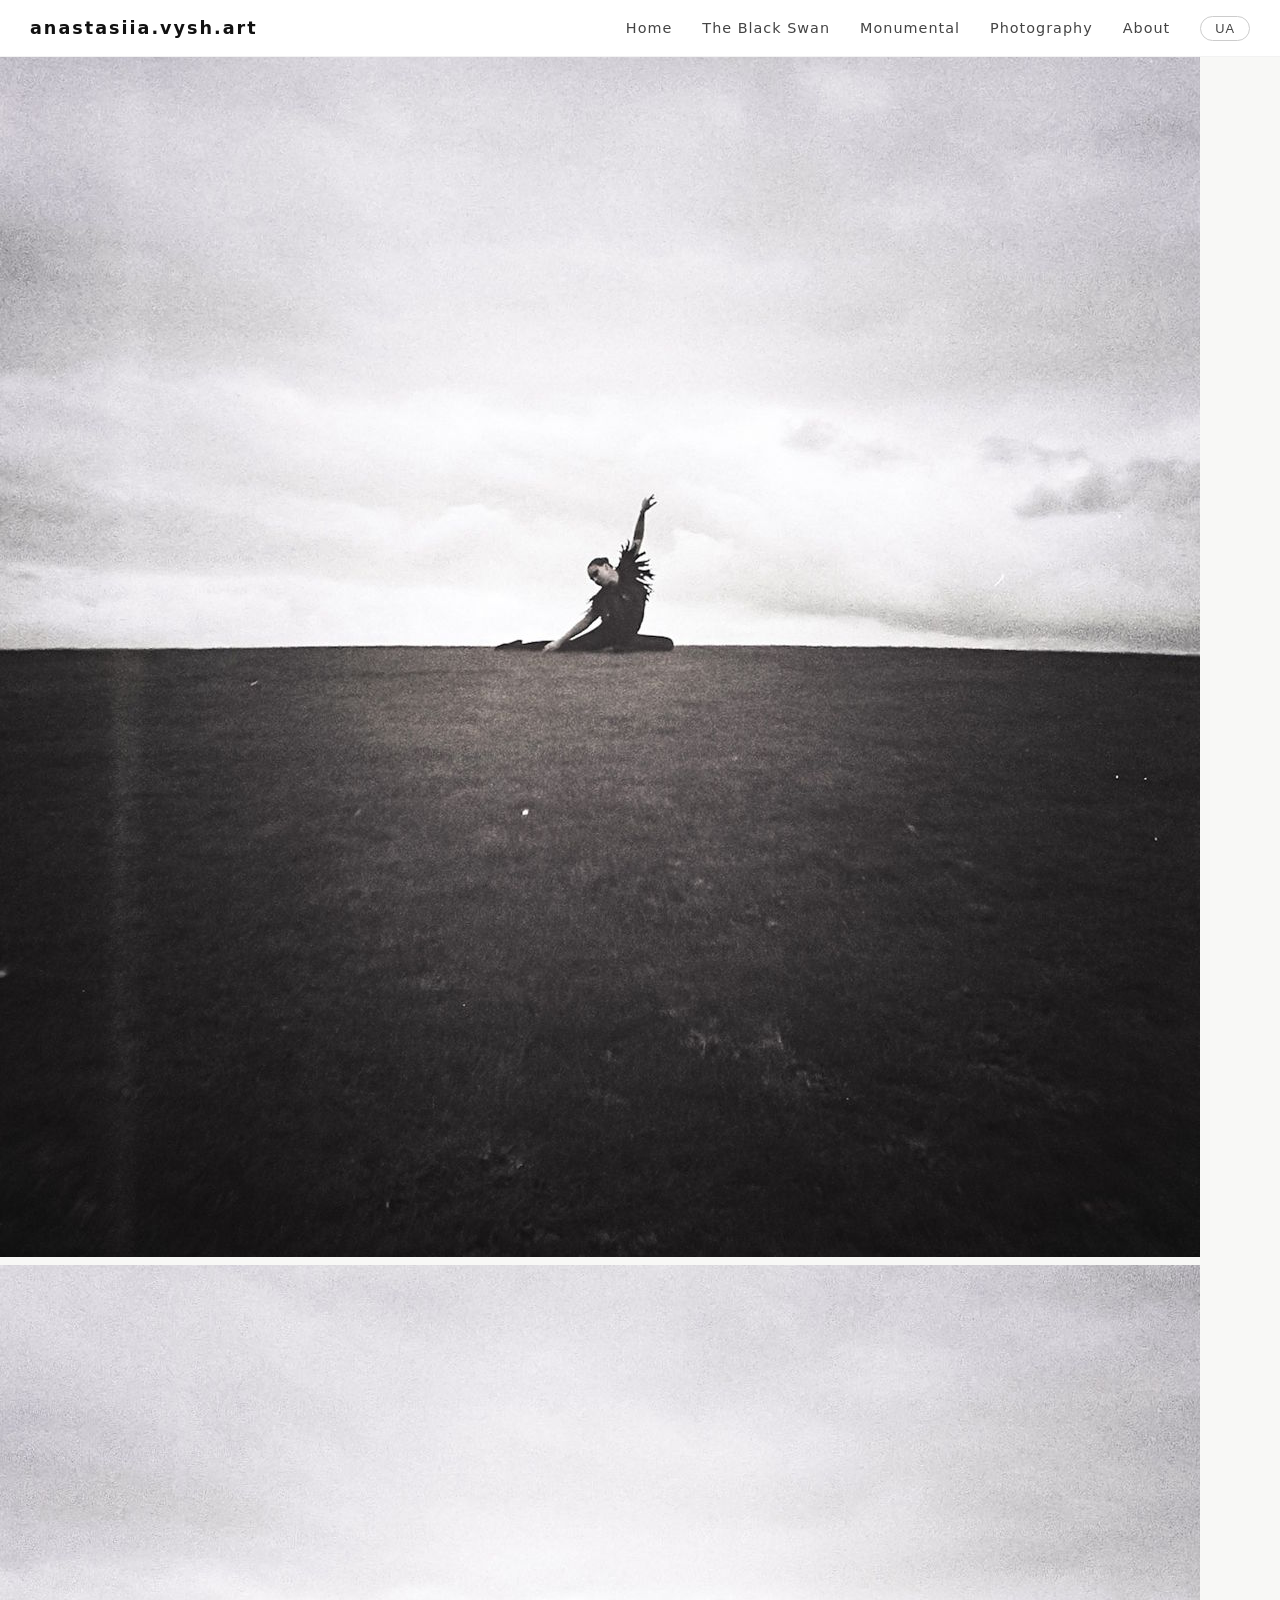
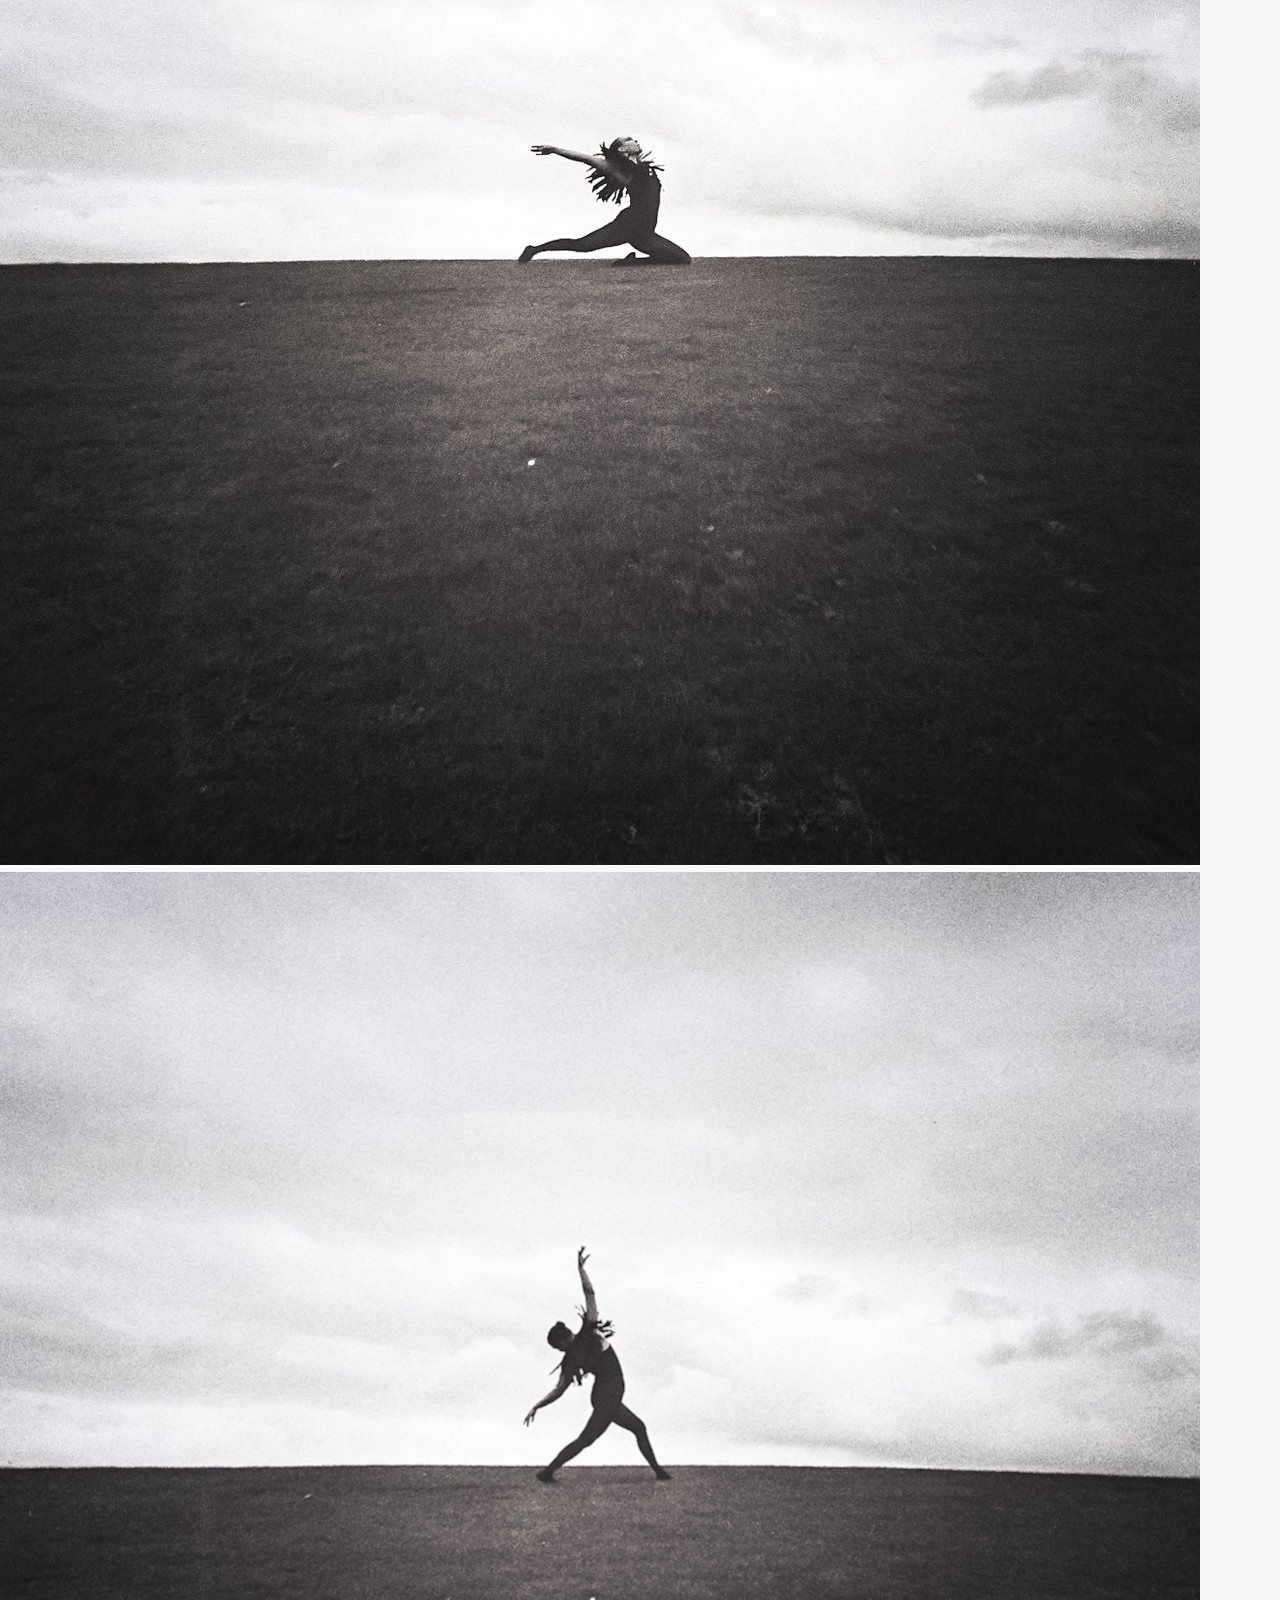
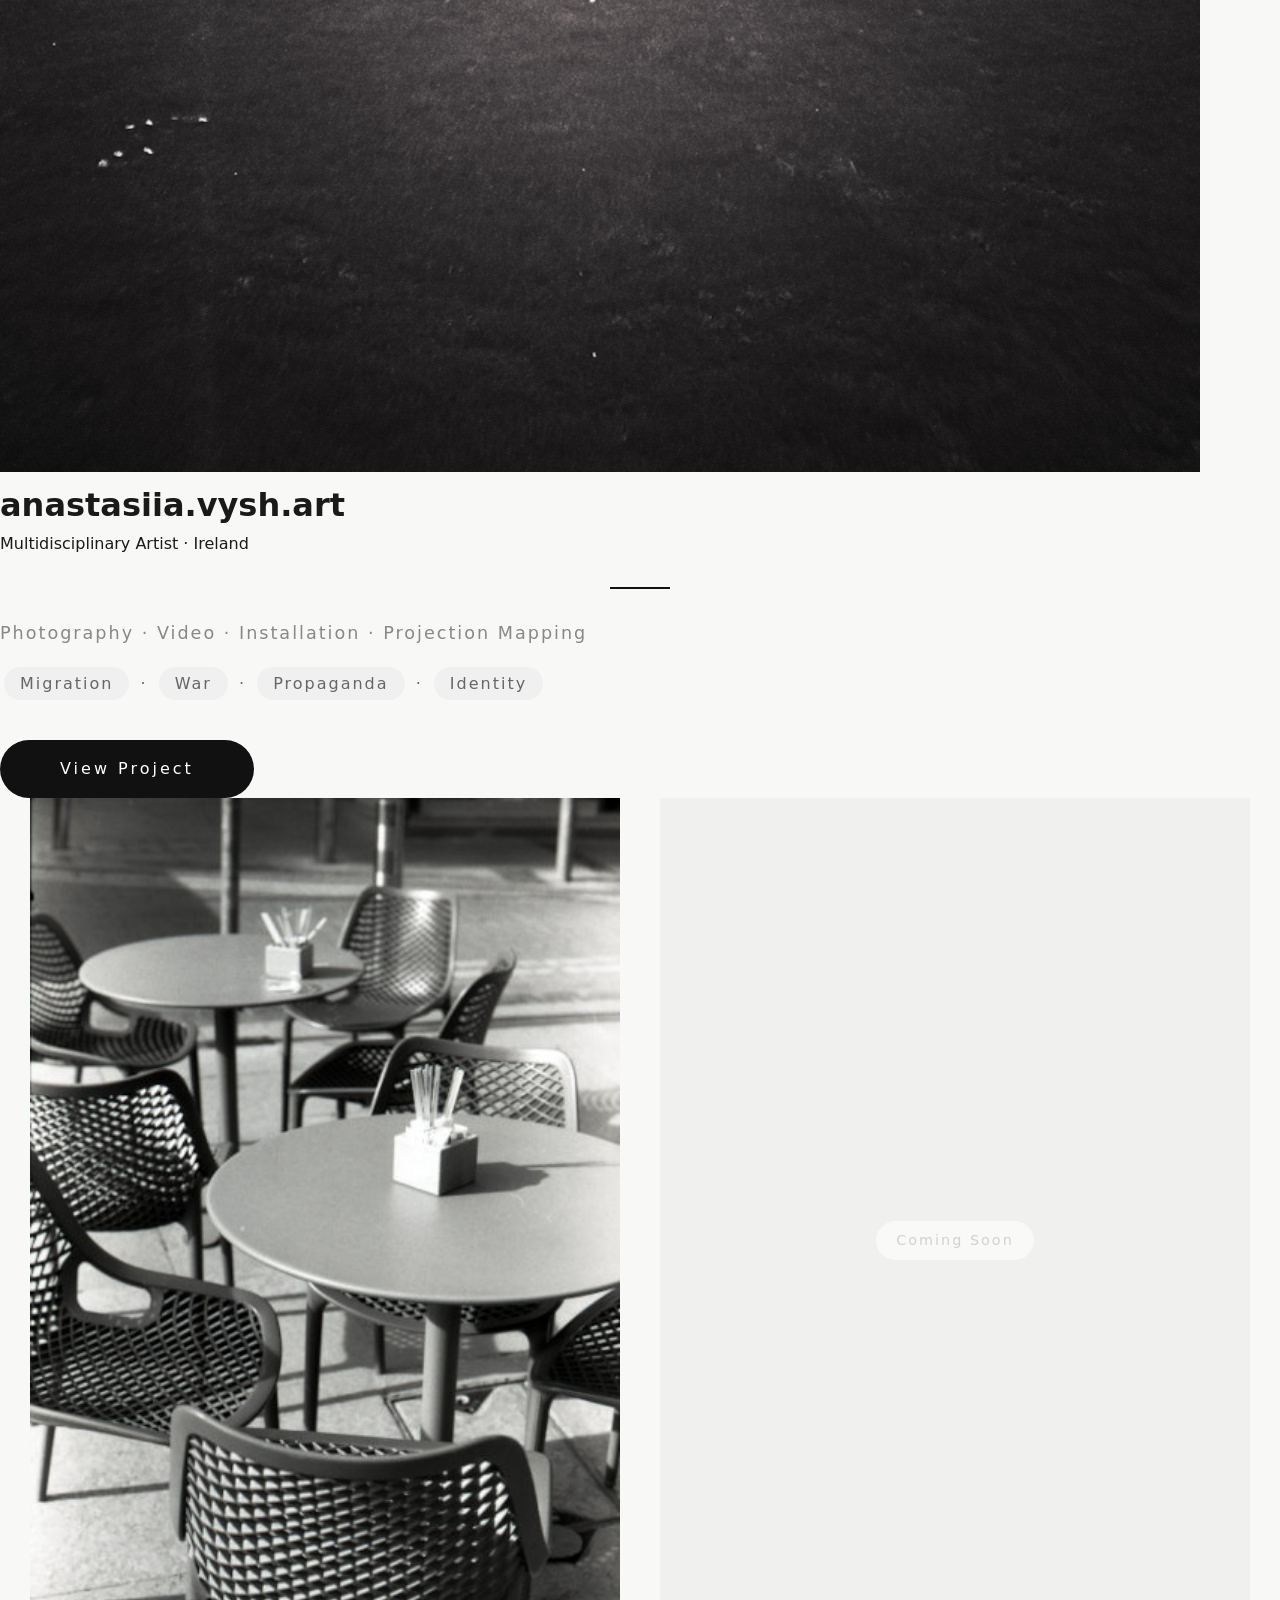
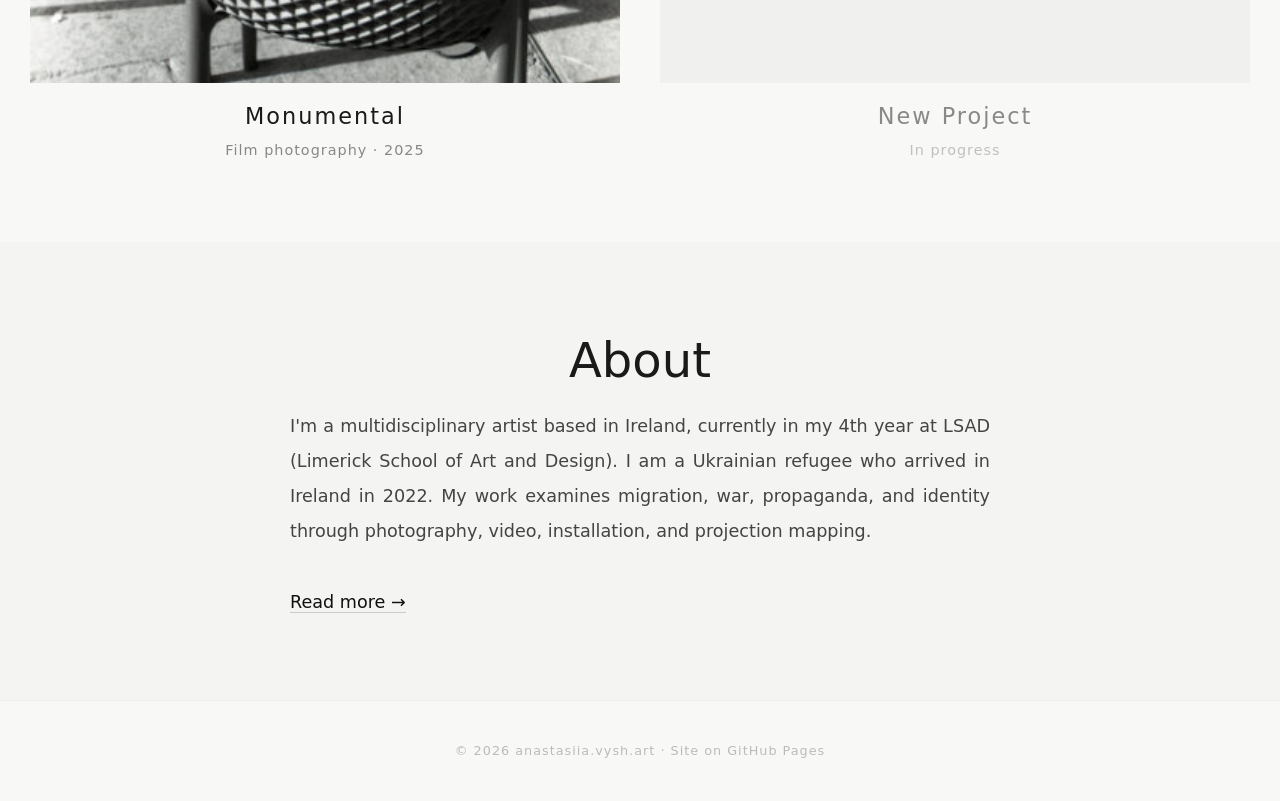
==== index.html @ 19f7b399 "Update index.html" ====
<!DOCTYPE html>
<html lang="uk">
<head>
    <meta charset="UTF-8">
    <meta name="viewport" content="width=device-width, initial-scale=1.0">
    <title>anastasiia.vysh.art</title>
    <meta name="description" content="Портфоліо мультидисциплінарної художниці. Чорний лебідь, плівкова фотографія, відео, інсталяції.">
    <link rel="icon" href="favicon.ico?v=2" sizes="any">
    <link rel="icon" href="favicon.svg?v=2" type="image/svg+xml">
    <link rel="apple-touch-icon" href="apple-touch-icon.png?v=2">
    <link rel="icon" type="image/png" sizes="32x32" href="favicon-32x32.png?v=2">
    <link rel="icon" type="image/png" sizes="16x16" href="favicon-16x16.png?v=2">
    <link rel="stylesheet" href="style.css">
</head>
<body>

    <!-- ====== НАВІГАЦІЯ ====== -->
    <nav class="navbar">
        <div class="nav-container">
            <a href="index.html" class="logo">anastasiia.vysh.art</a>
            <ul class="nav-menu">
                <li><a href="index.html" data-lang="en">Home</a><a href="index.html" data-lang="uk" style="display:none;">Головна</a></li>
                <li><a href="black-swan.html" data-lang="en">The Black Swan</a><a href="black-swan.html" data-lang="uk" style="display:none;">Чорний лебідь</a></li>
                <li><a href="monumental.html" data-lang="en">Monumental</a><a href="monumental.html" data-lang="uk" style="display:none;">Монументальне</a></li>
                <li><a href="photography.html" data-lang="en">Photography</a><a href="photography.html" data-lang="uk" style="display:none;">Фотографія</a></li>
                <li><a href="about.html" data-lang="en">About</a><a href="about.html" data-lang="uk" style="display:none;">Про мене</a></li>
                <li><button id="lang-switch" class="lang-btn">UA</button></li>
            </ul>
        </div>
    </nav>

    <!-- ====== ГЕРОЙ З ТРИПТИХОМ ====== -->
    <header class="hero-triptych">
        <img src="images/BS_film1.jpg" alt="The Black Swan, frame 1">
        <img src="images/BS_film2.jpg" alt="The Black Swan, frame 2">
        <img src="images/BS_film3.jpg" alt="The Black Swan, frame 3">
        <div class="hero-overlay">
            <h1>anastasiia.vysh.art</h1>
            <p class="subtitle" data-lang="en">Multidisciplinary Artist · Ireland</p>
            <p class="subtitle" data-lang="uk" style="display:none;">Мультидисциплінарна художниця · Ірландія</p>
            <div class="hero-line"></div>
            <p class="hero-desc" data-lang="en">Photography · Video · Installation · Projection Mapping</p>
            <p class="hero-desc" data-lang="uk" style="display:none;">Фотографія · Відео · Інсталяції · Проєкційний мапінг</p>
            <p class="hero-themes">
                <span data-lang="en">Migration</span><span data-lang="uk" style="display:none;">Міграція</span> · 
                <span data-lang="en">War</span><span data-lang="uk" style="display:none;">Війна</span> · 
                <span data-lang="en">Propaganda</span><span data-lang="uk" style="display:none;">Пропаганда</span> · 
                <span data-lang="en">Identity</span><span data-lang="uk" style="display:none;">Ідентичність</span>
            </p>
            <a href="black-swan.html" class="btn" data-lang="en">View Project</a>
            <a href="black-swan.html" class="btn" data-lang="uk" style="display:none;">Дивитись проєкт</a>
        </div>
    </header>

    <!-- ====== ВИТРИНА ПРОЄКТІВ ====== -->
    <section class="projects-grid">
        <div class="project-card">
            <a href="monumental.html">
                <div class="project-thumb">
                    <img src="images/mfilm_01.jpg" alt="Monumental">
                </div>
                <h3>Monumental</h3>
                <p data-lang="en">Film photography · 2025</p>
                <p data-lang="uk" style="display:none;">Плівкова фотографія · 2025</p>
            </a>
        </div>

        <div class="project-card coming-soon">
            <div class="project-thumb placeholder">
                <span>Coming Soon</span>
            </div>
            <h3 data-lang="en">New Project</h3>
            <h3 data-lang="uk" style="display:none;">Новий проєкт</h3>
            <p data-lang="en">In progress</p>
            <p data-lang="uk" style="display:none;">В роботі</p>
        </div>
    </section>

    <!-- ====== ABOUT ====== -->
    <section class="section alt-bg">
        <h2 data-lang="en">About</h2>
        <h2 data-lang="uk" style="display:none;">Про мене</h2>
        <div class="about-wrapper">
            <p data-lang="en">
                I'm a multidisciplinary artist based in Ireland, currently in my 4th year 
                at LSAD (Limerick School of Art and Design). I am a Ukrainian refugee who 
                arrived in Ireland in 2022. My work examines migration, war, propaganda, 
                and identity through photography, video, installation, and projection mapping.
                <br><br>
                <a href="about.html">Read more →</a>
            </p>
            <p data-lang="uk" style="display:none;">
                Я мультидисциплінарна художниця з Ірландії, наразі на 4 курсі 
                LSAD (Limerick School of Art and Design). Я українська біженка, 
                яка прибула до Ірландії в 2022 році. Мої роботи досліджують 
                міграцію, війну, пропаганду та ідентичність через фотографію, 
                відео, інсталяції та проєкційний мапінг.
                <br><br>
                <a href="about.html">Читати далі →</a>
            </p>
        </div>
    </section>

    <!-- ====== ПІДВАЛ ====== -->
    <footer>
        <p data-lang="en">© 2026 anastasiia.vysh.art · Site on GitHub Pages</p>
        <p data-lang="uk" style="display:none;">© 2026 anastasiia.vysh.art · Сайт на GitHub Pages</p>
    </footer>

    <script>
        document.addEventListener('DOMContentLoaded', function() {
            const langBtn = document.getElementById('lang-switch');
            let currentLang = 'en';

            langBtn.addEventListener('click', function() {
                if (currentLang === 'en') {
                    currentLang = 'uk';
                    langBtn.textContent = 'EN';
                } else {
                    currentLang = 'en';
                    langBtn.textContent = 'UA';
                }

                document.querySelectorAll('[data-lang]').forEach(el => {
                    if (el.getAttribute('data-lang') === currentLang) {
                        el.style.display = '';
                    } else {
                        el.style.display = 'none';
                    }
                });

                document.querySelectorAll('.nav-menu a[data-lang]').forEach(el => {
                    if (el.getAttribute('data-lang') === currentLang) {
                        el.style.display = '';
                    } else {
                        el.style.display = 'none';
                    }
                });
            });
        });
    </script>

</body>
</html>
---- style.css ----
/* ----- ОБЩІ НАСТРОЙКИ ----- */
* {
    margin: 0;
    padding: 0;
    box-sizing: border-box;
    scroll-behavior: smooth;
}

body {
    font-family: 'Segoe UI', Roboto, system-ui, -apple-system, sans-serif;
    background-color: #f8f8f6;
    color: #1a1a1a;
    line-height: 1.6;
}

/* ----- НАВІГАЦІЯ ----- */
.navbar {
    background: rgba(255, 255, 255, 0.92);
    backdrop-filter: blur(8px);
    padding: 14px 30px;
    position: sticky;
    top: 0;
    z-index: 100;
    border-bottom: 1px solid rgba(0, 0, 0, 0.05);
}

.nav-container {
    max-width: 1600px;
    margin: 0 auto;
    display: flex;
    justify-content: space-between;
    align-items: center;
}

.logo {
    font-size: 1.1rem;
    font-weight: 600;
    letter-spacing: 2px;
    text-decoration: none;
    color: #111;
}

.nav-menu {
    list-style: none;
    display: flex;
    gap: 30px;
    align-items: center;
}

.nav-menu a {
    text-decoration: none;
    color: #444;
    font-size: 0.9rem;
    letter-spacing: 1px;
    transition: color 0.2s;
    padding-bottom: 4px;
    border-bottom: 2px solid transparent;
}

.nav-menu a:hover {
    color: #000;
    border-bottom-color: #000;
}

.lang-btn {
    background: none;
    border: 1px solid #ccc;
    border-radius: 20px;
    padding: 4px 14px;
    font-size: 0.8rem;
    cursor: pointer;
    transition: 0.2s;
    color: #444;
    letter-spacing: 1px;
}

.lang-btn:hover {
    background: #111;
    color: #fff;
    border-color: #111;
}

/* ====================================================== */
/* ====== ГЕРОЙ ====== */
/* ====================================================== */

.hero {
    background: #ffffff;
    padding: 140px 20px 100px;
    text-align: center;
    border-bottom: 1px solid #f0f0f0;
}

.hero-content {
    max-width: 1200px;
    margin: 0 auto;
}

.hero h1 {
    font-size: 5rem;
    font-weight: 300;
    letter-spacing: 10px;
    margin-bottom: 15px;
}

.hero .subtitle {
    font-size: 1.3rem;
    color: #666;
    letter-spacing: 4px;
    font-weight: 300;
}

.hero-line {
    width: 60px;
    height: 2px;
    background: #111;
    margin: 30px auto;
}

.hero-desc {
    font-size: 1.1rem;
    color: #888;
    letter-spacing: 2px;
}

.hero-themes {
    margin-top: 20px;
    font-size: 1rem;
    color: #666;
    letter-spacing: 2px;
}

.hero-themes span {
    background: #f0f0f0;
    padding: 4px 16px;
    border-radius: 30px;
    margin: 0 4px;
    display: inline-block;
}

.btn {
    display: inline-block;
    margin-top: 40px;
    background: #111;
    color: #fff;
    padding: 16px 60px;
    text-decoration: none;
    letter-spacing: 3px;
    border-radius: 40px;
    transition: background 0.3s, transform 0.2s;
}

.btn:hover {
    background: #333;
    transform: scale(1.03);
}

/* ====================================================== */
/* ====== ТРИПТИХ НА ГОЛОВНІЙ ====== */
/* ====================================================== */

.featured-project {
    max-width: 1400px;
    margin: 40px auto 60px;
    padding: 0 20px;
}

.featured-grid {
    display: grid;
    grid-template-columns: 1fr 1fr 1fr;
    gap: 20px;
}

.featured-item {
    display: block;
    overflow: hidden;
    border-radius: 8px;
    transition: transform 0.3s ease, box-shadow 0.3s ease;
}

.featured-item:hover {
    transform: scale(1.02);
    box-shadow: 0 12px 40px rgba(0, 0, 0, 0.1);
}

.featured-item img {
    width: 100%;
    aspect-ratio: 1 / 1;
    object-fit: cover;
    display: block;
}

/* ====================================================== */
/* ====== ВИТРИНА ПРОЄКТІВ ====== */
/* ====================================================== */

.projects-grid {
    display: grid;
    grid-template-columns: repeat(auto-fit, minmax(320px, 1fr));
    gap: 40px;
    max-width: 1400px;
    margin: 0 auto;
    padding: 0 30px 80px;
}

.project-card {
    text-align: center;
    transition: transform 0.3s ease;
}

.project-card:hover {
    transform: translateY(-6px);
}

.project-card a {
    text-decoration: none;
    color: inherit;
}

.project-thumb {
    aspect-ratio: 2 / 3;
    overflow: hidden;
    background: #f0f0f0;
    margin-bottom: 16px;
}

.project-thumb img {
    width: 100%;
    height: 100%;
    object-fit: cover;
    display: block;
    transition: opacity 0.3s ease;
}

.project-card:hover .project-thumb img {
    opacity: 0.92;
}

.project-card h3 {
    font-size: 1.4rem;
    font-weight: 400;
    letter-spacing: 2px;
    margin-bottom: 4px;
}

.project-card p {
    font-size: 0.9rem;
    color: #888;
    letter-spacing: 1px;
}

.project-card.coming-soon {
    opacity: 0.5;
    pointer-events: none;
    cursor: default;
}

.project-card.coming-soon .project-thumb.placeholder {
    background: #e8e8e6;
    display: flex;
    align-items: center;
    justify-content: center;
    font-size: 0.9rem;
    color: #aaa;
    letter-spacing: 2px;
}

.project-card.coming-soon .project-thumb.placeholder span {
    background: rgba(255, 255, 255, 0.8);
    padding: 8px 20px;
    border-radius: 30px;
}

/* ====================================================== */
/* ====== СТОРІНКА MONUMENTAL (СІТКА) ====== */
/* ====================================================== */

.monumental-grid {
    display: flex;
    flex-wrap: wrap;
    gap: 20px;
    max-width: 1400px;
    margin: 0 auto;
    padding: 0 20px;
}

.monumental-item {
    overflow: hidden;
    background: #f8f8f6;
    margin-bottom: 0; /* забираємо нижній відступ, бо працює gap */
}

/* Перші два фото — вертикальні (займають по 50% ширини) */
.monumental-item.vertical {
    flex: 1 1 calc(50% - 20px);
    aspect-ratio: 2 / 3;
}

/* Інші фото — горизонтальні (по 33.333% ширини) */
.monumental-item.horizontal {
    flex: 1 1 calc(33.333% - 20px);
    aspect-ratio: 3 / 2;
}

.monumental-item img {
    width: 100%;
    height: 100%;
    object-fit: cover;
    display: block;
    cursor: pointer;
    transition: transform 0.3s ease;
}

.monumental-item img:hover {
    transform: scale(1.02);
}

/* ====================================================== */
/* ====== ЗАГАЛЬНА ГАЛЕРЕЯ (PHOTOGRAPHY) ====== */
/* ====================================================== */

.film-photography-grid {
    display: grid;
    grid-template-columns: repeat(auto-fit, minmax(280px, 1fr));
    gap: 20px;
    max-width: 1400px;
    margin: 0 auto;
    padding: 0 20px;
}

.film-photo-item {
    aspect-ratio: 2 / 3;
    overflow: hidden;
    background: #f8f8f6;
}

.film-photo-item img {
    width: 100%;
    height: 100%;
    object-fit: contain;
    object-position: center;
    display: block;
    cursor: pointer;
    transition: transform 0.3s ease;
}

.film-photo-item img:hover {
    transform: scale(1.02);
}

/* ====== ТЕГИ (ХЕШТЕГИ) ====== */
.photo-meta {
    font-size: 0.75rem;
    color: #999;
    letter-spacing: 0.5px;
    text-align: center;
    margin-top: 6px;
    padding: 0 4px;
    font-weight: 300;
}

/* ====================================================== */
/* ====== СТОРІНКИ ПРОЄКТІВ (ЧОРНИЙ ЛЕБІДЬ, MONUMENTAL) ====== */
/* ====================================================== */

.project-section {
    padding: 0;
    max-width: 100%;
}

.project-intro {
    max-width: 900px;
    margin: 0 auto 60px;
    padding: 0 30px;
    padding-top: 70px;
    text-align: center;
}

.project-intro h2 {
    font-size: 3.5rem;
    font-weight: 300;
    letter-spacing: 6px;
    margin-bottom: 20px;
}

.intro-text {
    font-size: 1.2rem;
    color: #444;
    line-height: 1.9;
    text-align: justify;
    text-justify: inter-word;
    hyphens: auto;
}

.film-block h3,
.film-extra h3,
.digital-block h3 {
    font-size: 1.8rem;
    font-weight: 400;
    letter-spacing: 3px;
    text-align: center;
    margin-bottom: 20px;
    padding: 0 20px;
}

/* --- ТРИПТИХ (Чорний лебідь) --- */
.film-block {
    margin-bottom: 60px;
}

.triptych {
    display: grid;
    grid-template-columns: 1fr 1fr 1fr;
    gap: 20px;
    max-width: 1400px;
    margin: 0 auto;
    padding: 0 20px;
}

.triptych-item {
    aspect-ratio: 1 / 1;
    overflow: hidden;
    background: #f8f8f6;
}

.triptych-item img {
    width: 100%;
    height: 100%;
    object-fit: contain;
    object-position: center;
    display: block;
    cursor: pointer;
    transition: transform 0.3s ease;
}

.triptych-item img:hover {
    transform: scale(1.02);
}

/* --- ДОДАТКОВІ ПЛІВКОВІ (Чорний лебідь) --- */
.film-extra {
    margin-bottom: 60px;
}

.film-extra-grid {
    display: grid;
    grid-template-columns: 1fr 1fr;
    gap: 20px;
    max-width: 1200px;
    margin: 0 auto;
    padding: 0 20px;
}

.film-extra-item {
    aspect-ratio: 2 / 3;
    overflow: hidden;
    background: #f8f8f6;
}

.film-extra-item img {
    width: 100%;
    height: 100%;
    object-fit: contain;
    object-position: center;
    display: block;
    cursor: pointer;
    transition: transform 0.3s ease;
}

.film-extra-item img:hover {
    transform: scale(1.02);
}

/* --- ЦИФРОВА СЕРІЯ (Чорний лебідь) --- */
.digital-block {
    margin-bottom: 60px;
}

.digital-flex-container {
    display: flex;
    flex-wrap: wrap;
    justify-content: center;
    gap: 20px;
    max-width: 1200px;
    margin: 0 auto;
    padding: 0 20px;
}

.digital-item {
    flex: 0 0 calc(33.333% - 20px);
    max-width: calc(33.333% - 20px);
    aspect-ratio: 2 / 3;
    overflow: hidden;
    background: #f8f8f6;
}

.digital-item img {
    width: 100%;
    height: 100%;
    object-fit: cover;
    object-position: center;
    display: block;
    cursor: pointer;
    transition: transform 0.3s ease;
}

.digital-item img:hover {
    transform: scale(1.02);
}

/* --- ARTIST STATEMENT --- */
.statement {
    max-width: 900px;
    margin: 60px auto 0;
    padding: 50px 40px;
    background: #fafafa;
    border-left: 4px solid #111;
}

.statement h4 {
    font-size: 1rem;
    letter-spacing: 4px;
    text-transform: uppercase;
    color: #888;
    margin-bottom: 15px;
}

.statement p {
    font-size: 1.05rem;
    line-height: 2;
    color: #333;
    text-align: justify;
    text-justify: inter-word;
    hyphens: auto;
}

/* ====== КРЕДИТ ====== */
.credit {
    text-align: center;
    font-size: 0.9rem;
    color: #888;
    letter-spacing: 1px;
    margin-top: 40px;
    padding: 0 20px;
}

/* ====================================================== */
/* ====== ABOUT (на головній) ====== */
/* ====================================================== */

.section {
    max-width: 1600px;
    margin: 0 auto;
    padding: 80px 30px;
}

.alt-bg {
    background: #f4f4f2;
    border-radius: 0;
    margin: 0;
    padding: 80px 30px;
}

.section h2 {
    font-size: 3rem;
    font-weight: 300;
    text-align: center;
    margin-bottom: 10px;
}

.about-wrapper {
    max-width: 700px;
    margin: 0 auto;
    text-align: justify;
    text-justify: inter-word;
    hyphens: auto;
    font-size: 1.1rem;
    line-height: 2;
    color: #444;
}

.about-wrapper a {
    color: #111;
    text-decoration: none;
    border-bottom: 1px solid #ccc;
}

.about-wrapper a:hover {
    border-bottom-color: #000;
}

/* ====================================================== */
/* ====== МОДАЛЬНЕ ВІКНО (ЗБІЛЬШЕННЯ ФОТО) ====== */
/* ====================================================== */

.modal {
    display: none;
    position: fixed;
    z-index: 1000;
    left: 0;
    top: 0;
    width: 100%;
    height: 100%;
    background: rgba(0, 0, 0, 0.85);
    align-items: center;
    justify-content: center;
    padding: 30px;
    box-sizing: border-box;
}

.modal-content {
    max-width: 90%;
    max-height: 90%;
    object-fit: contain;
    border-radius: 8px;
    box-shadow: 0 20px 60px rgba(0, 0, 0, 0.8);
}

.modal-close {
    position: absolute;
    top: 30px;
    right: 50px;
    color: #fff;
    font-size: 3rem;
    font-weight: 300;
    cursor: pointer;
    transition: 0.2s;
    line-height: 1;
}

.modal-close:hover {
    color: #ccc;
    transform: scale(1.2);
}

/* ====================================================== */
/* ====== ПІДВАЛ ====== */
/* ====================================================== */

footer {
    text-align: center;
    padding: 40px 20px;
    color: #bbb;
    font-size: 0.8rem;
    letter-spacing: 1px;
    border-top: 1px solid #eee;
}

/* ====================================================== */
/* ====== АДАПТАЦІЯ ====== */
/* ====================================================== */

@media (max-width: 768px) {
    .nav-container {
        flex-direction: column;
        gap: 10px;
    }
    .nav-menu {
        gap: 16px;
        flex-wrap: wrap;
        justify-content: center;
    }
    .hero h1 {
        font-size: 3.2rem;
        letter-spacing: 6px;
    }
    .hero {
        padding: 100px 20px 60px;
    }
    .featured-grid {
        grid-template-columns: 1fr;
        gap: 16px;
    }
    .featured-item img {
        aspect-ratio: 16 / 9;
    }
    .projects-grid {
        grid-template-columns: repeat(2, 1fr);
        gap: 24px;
        padding: 40px 16px 60px;
    }
    .project-card h3 {
        font-size: 1.1rem;
    }
    .section h2 {
        font-size: 2.2rem;
    }
    .about-wrapper {
        text-align: left;
    }
    .triptych {
        grid-template-columns: 1fr;
        gap: 16px;
        padding: 0 10px;
    }
    .film-extra-grid {
        grid-template-columns: 1fr;
        padding: 0 10px;
    }
    .digital-item {
        flex: 0 0 calc(50% - 10px);
        max-width: calc(50% - 10px);
    }
    .statement {
        padding: 30px 20px;
    }
    .project-intro h2 {
        font-size: 2.5rem;
    }
    .intro-text {
        font-size: 1.05rem;
    }
    .film-photography-grid {
        grid-template-columns: repeat(2, 1fr);
        gap: 12px;
        padding: 0 10px;
    }
    /* Monumental сітка на планшеті */
    .monumental-item.vertical {
        flex: 1 1 calc(50% - 10px);
        aspect-ratio: 2 / 3;
    }
    .monumental-item.horizontal {
        flex: 1 1 calc(50% - 10px);
        aspect-ratio: 3 / 2;
    }
    .monumental-grid {
        gap: 12px;
        padding: 0 10px;
    }
    .modal-close {
        top: 20px;
        right: 30px;
        font-size: 2.5rem;
    }
}

@media (max-width: 480px) {
    .projects-grid {
        grid-template-columns: 1fr 1fr;
        gap: 16px;
        padding: 30px 12px 50px;
    }
    .project-thumb {
        aspect-ratio: 1 / 1;
    }
    .project-card h3 {
        font-size: 1rem;
    }
    .project-card p {
        font-size: 0.75rem;
    }
    .film-photography-grid {
        grid-template-columns: 1fr 1fr;
        gap: 10px;
    }
    .monumental-item.vertical {
        flex: 1 1 100%;
        aspect-ratio: 2 / 3;
    }
    .monumental-item.horizontal {
        flex: 1 1 100%;
        aspect-ratio: 3 / 2;
    }
}

@media (min-width: 1400px) {
    .triptych {
        max-width: 1400px;
    }
    .film-extra-grid {
        max-width: 1000px;
    }
    .digital-flex-container {
        max-width: 1200px;
    }
    .film-photography-grid {
        max-width: 1400px;
    }
    .monumental-grid {
        max-width: 1400px;
    }
}
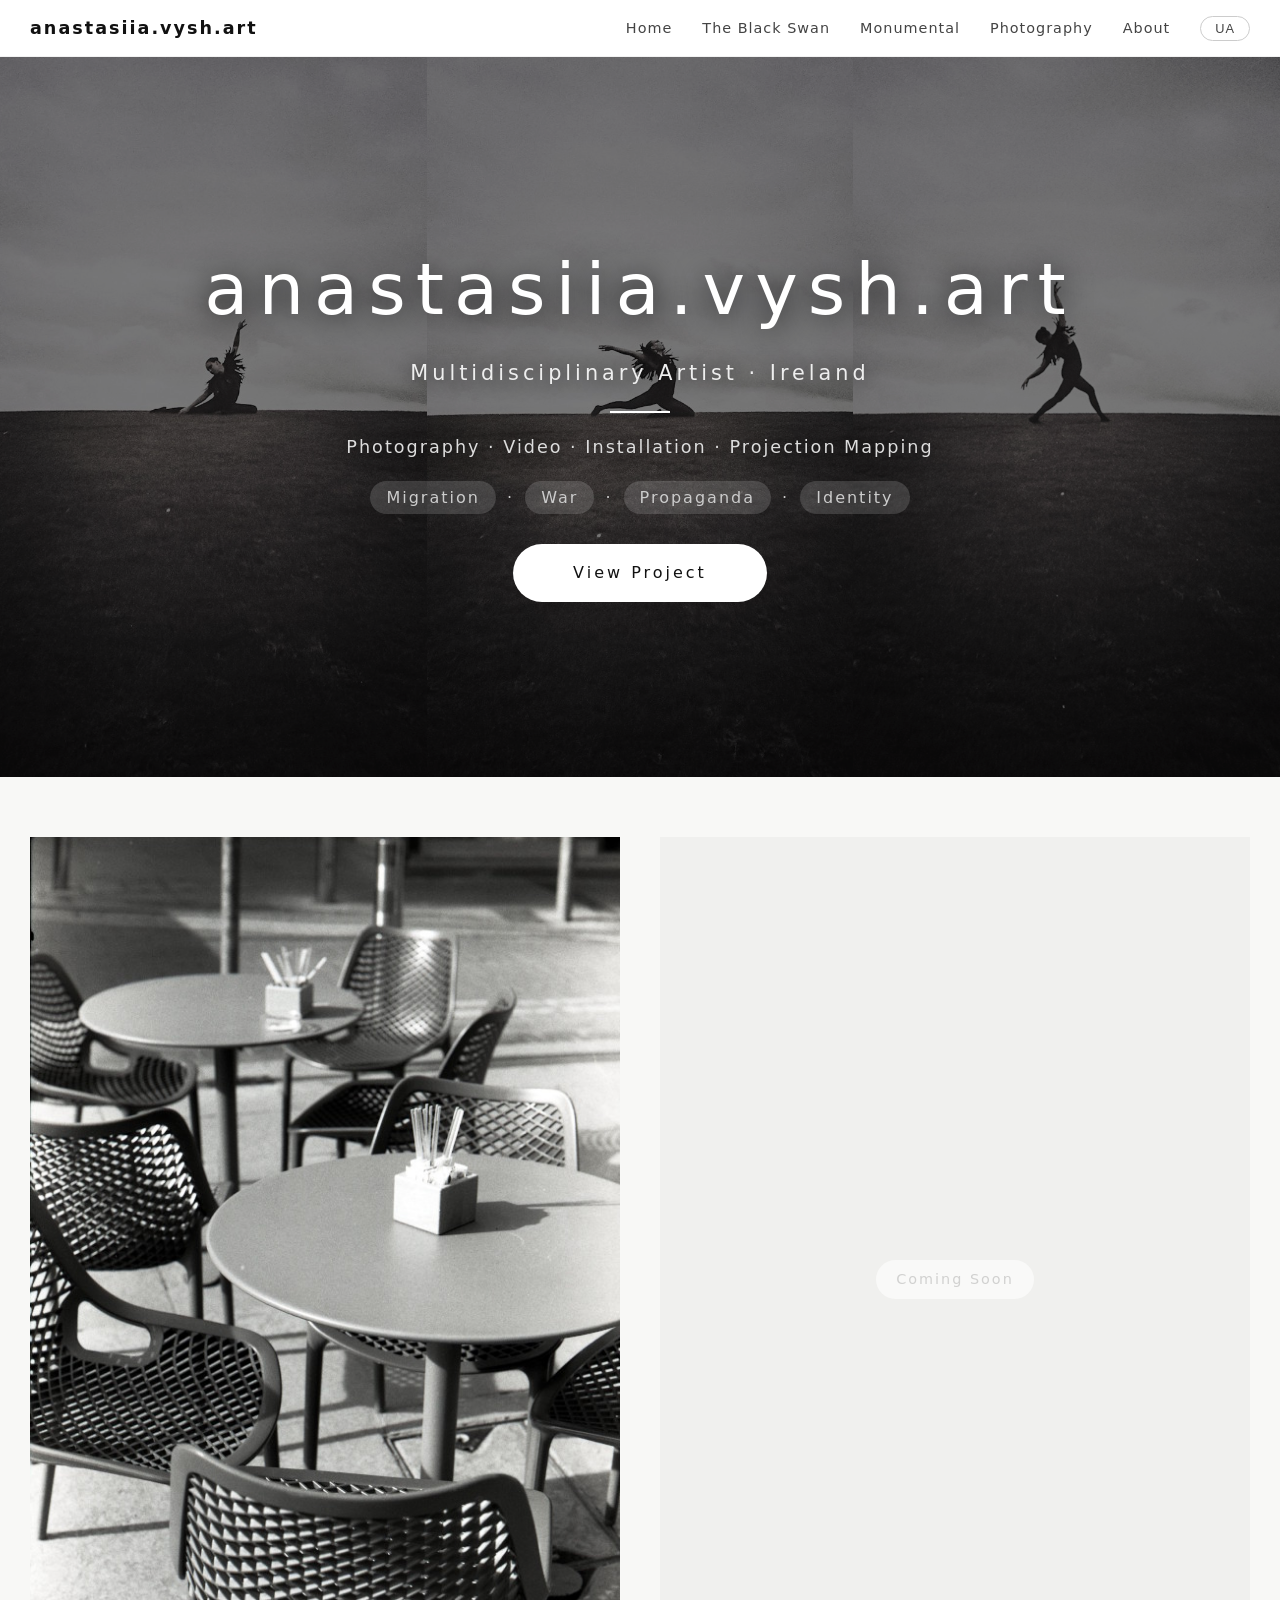
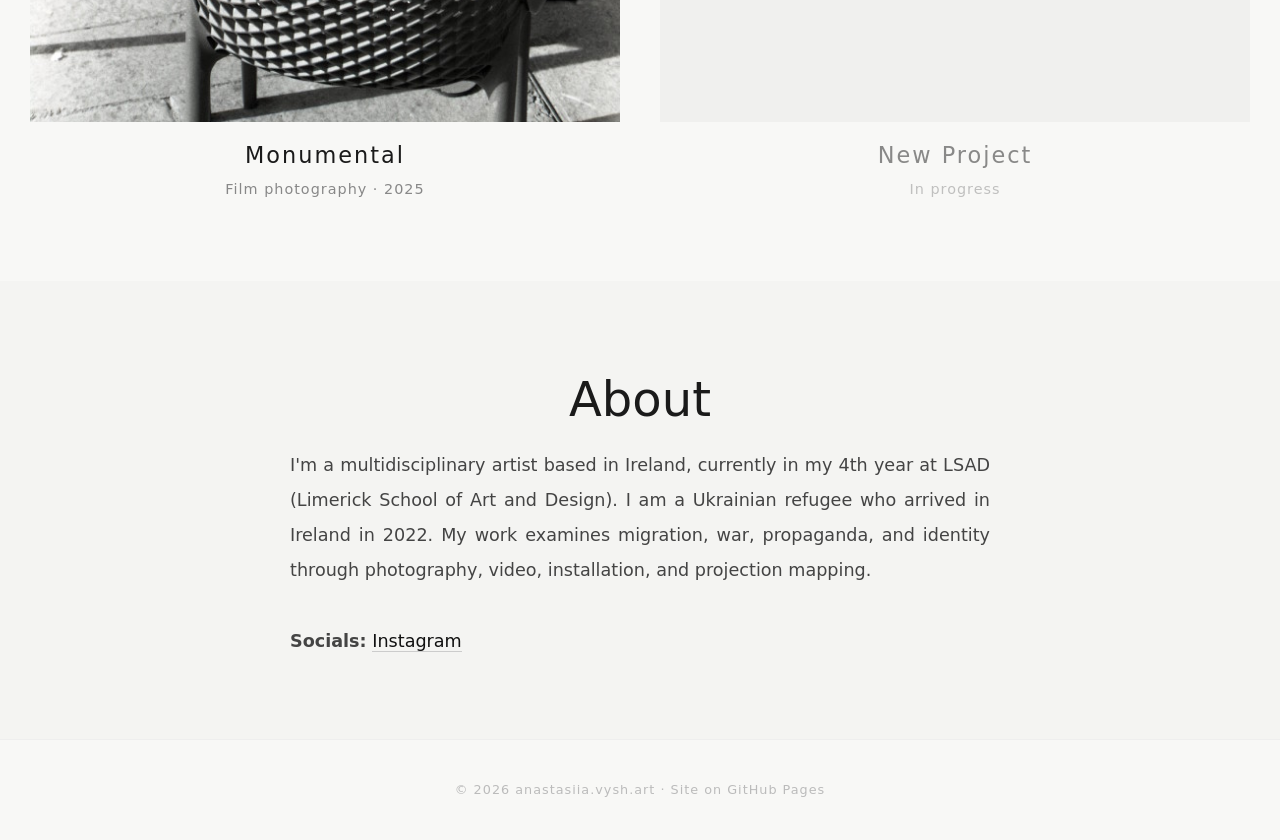
==== commit 1df85ae5: "Update index.html" ====
--- a/index.html
+++ b/index.html
@@ -14,7 +14,6 @@
 </head>
 <body>
 
-    <!-- ====== НАВІГАЦІЯ ====== -->
     <nav class="navbar">
         <div class="nav-container">
             <a href="index.html" class="logo">anastasiia.vysh.art</a>
@@ -29,7 +28,6 @@
         </div>
     </nav>
 
-    <!-- ====== ГЕРОЙ З ТРИПТИХОМ ====== -->
     <header class="hero-triptych">
         <img src="images/BS_film1.jpg" alt="The Black Swan, frame 1">
         <img src="images/BS_film2.jpg" alt="The Black Swan, frame 2">
@@ -52,7 +50,6 @@
         </div>
     </header>
 
-    <!-- ====== ВИТРИНА ПРОЄКТІВ ====== -->
     <section class="projects-grid">
         <div class="project-card">
             <a href="monumental.html">
@@ -64,7 +61,6 @@
                 <p data-lang="uk" style="display:none;">Плівкова фотографія · 2025</p>
             </a>
         </div>
-
         <div class="project-card coming-soon">
             <div class="project-thumb placeholder">
                 <span>Coming Soon</span>
@@ -76,7 +72,6 @@
         </div>
     </section>
 
-    <!-- ====== ABOUT ====== -->
     <section class="section alt-bg">
         <h2 data-lang="en">About</h2>
         <h2 data-lang="uk" style="display:none;">Про мене</h2>
@@ -87,7 +82,8 @@
                 arrived in Ireland in 2022. My work examines migration, war, propaganda, 
                 and identity through photography, video, installation, and projection mapping.
                 <br><br>
-                <a href="about.html">Read more →</a>
+                <strong>Socials:</strong> 
+                <a href="https://instagram.com/anastasiia.vysh.art" target="_blank">Instagram</a>
             </p>
             <p data-lang="uk" style="display:none;">
                 Я мультидисциплінарна художниця з Ірландії, наразі на 4 курсі 
@@ -96,12 +92,12 @@
                 міграцію, війну, пропаганду та ідентичність через фотографію, 
                 відео, інсталяції та проєкційний мапінг.
                 <br><br>
-                <a href="about.html">Читати далі →</a>
+                <strong>Соцмережі:</strong> 
+                <a href="https://instagram.com/anastasiia.vysh.art" target="_blank">Instagram</a>
             </p>
         </div>
     </section>
 
-    <!-- ====== ПІДВАЛ ====== -->
     <footer>
         <p data-lang="en">© 2026 anastasiia.vysh.art · Site on GitHub Pages</p>
         <p data-lang="uk" style="display:none;">© 2026 anastasiia.vysh.art · Сайт на GitHub Pages</p>
@@ -110,32 +106,33 @@
     <script>
         document.addEventListener('DOMContentLoaded', function() {
             const langBtn = document.getElementById('lang-switch');
-            let currentLang = 'en';
+            let currentLang = localStorage.getItem('lang') || 'en';
 
-            langBtn.addEventListener('click', function() {
-                if (currentLang === 'en') {
-                    currentLang = 'uk';
-                    langBtn.textContent = 'EN';
-                } else {
-                    currentLang = 'en';
-                    langBtn.textContent = 'UA';
-                }
-
+            function applyLanguage(lang) {
                 document.querySelectorAll('[data-lang]').forEach(el => {
-                    if (el.getAttribute('data-lang') === currentLang) {
+                    if (el.getAttribute('data-lang') === lang) {
                         el.style.display = '';
                     } else {
                         el.style.display = 'none';
                     }
                 });
-
                 document.querySelectorAll('.nav-menu a[data-lang]').forEach(el => {
-                    if (el.getAttribute('data-lang') === currentLang) {
+                    if (el.getAttribute('data-lang') === lang) {
                         el.style.display = '';
                     } else {
                         el.style.display = 'none';
                     }
                 });
+                langBtn.textContent = lang === 'en' ? 'UA' : 'EN';
+            }
+
+            applyLanguage(currentLang);
+
+            langBtn.addEventListener('click', function() {
+                const nextLang = currentLang === 'en' ? 'uk' : 'en';
+                currentLang = nextLang;
+                localStorage.setItem('lang', nextLang);
+                applyLanguage(nextLang);
             });
         });
     </script>
--- a/style.css
+++ b/style.css
@@ -81,117 +81,117 @@
 }
 
 /* ====================================================== */
-/* ====== ГЕРОЙ ====== */
-/* ====================================================== */
-
-.hero {
-    background: #ffffff;
-    padding: 140px 20px 100px;
+/* ====== ГЕРОЙ З ТРИПТИХОМ (ГОЛОВНА) ====== */
+/* ====================================================== */
+
+.hero-triptych {
+    display: grid;
+    grid-template-columns: 1fr 1fr 1fr;
+    position: relative;
+    background: #000;
+    min-height: 80vh;
+    overflow: hidden;
+}
+
+.hero-triptych img {
+    width: 100%;
+    height: 80vh;
+    object-fit: cover;
+    opacity: 0.85;
+    transition: transform 0.6s ease;
+}
+
+.hero-triptych img:hover {
+    transform: scale(1.02);
+}
+
+.hero-overlay {
+    position: absolute;
+    top: 0;
+    left: 0;
+    width: 100%;
+    height: 100%;
+    display: flex;
+    flex-direction: column;
+    align-items: center;
+    justify-content: center;
     text-align: center;
-    border-bottom: 1px solid #f0f0f0;
-}
-
-.hero-content {
-    max-width: 1200px;
-    margin: 0 auto;
-}
-
-.hero h1 {
-    font-size: 5rem;
+    background: rgba(0, 0, 0, 0.45);
+    color: #fff;
+    padding: 20px;
+    pointer-events: none;
+}
+
+.hero-overlay h1 {
+    font-size: 4.5rem;
     font-weight: 300;
     letter-spacing: 10px;
-    margin-bottom: 15px;
-}
-
-.hero .subtitle {
+    margin-bottom: 10px;
+    color: #fff;
+    text-shadow: 0 2px 30px rgba(0, 0, 0, 0.9);
+}
+
+.hero-overlay .subtitle {
     font-size: 1.3rem;
-    color: #666;
+    color: #eee;
     letter-spacing: 4px;
     font-weight: 300;
-}
-
-.hero-line {
+    text-shadow: 0 2px 20px rgba(0, 0, 0, 0.9);
+}
+
+.hero-overlay .hero-line {
     width: 60px;
     height: 2px;
-    background: #111;
-    margin: 30px auto;
-}
-
-.hero-desc {
+    background: #fff;
+    margin: 20px auto;
+}
+
+.hero-overlay .hero-desc {
     font-size: 1.1rem;
-    color: #888;
+    color: #ddd;
     letter-spacing: 2px;
-}
-
-.hero-themes {
+    text-shadow: 0 2px 20px rgba(0, 0, 0, 0.9);
+}
+
+.hero-overlay .hero-themes {
     margin-top: 20px;
     font-size: 1rem;
-    color: #666;
+    color: #ccc;
     letter-spacing: 2px;
 }
 
-.hero-themes span {
-    background: #f0f0f0;
+.hero-overlay .hero-themes span {
+    background: rgba(255, 255, 255, 0.15);
     padding: 4px 16px;
     border-radius: 30px;
     margin: 0 4px;
     display: inline-block;
 }
 
-.btn {
+.hero-overlay .btn {
     display: inline-block;
-    margin-top: 40px;
-    background: #111;
-    color: #fff;
+    margin-top: 30px;
+    background: #fff;
+    color: #111;
     padding: 16px 60px;
     text-decoration: none;
     letter-spacing: 3px;
     border-radius: 40px;
     transition: background 0.3s, transform 0.2s;
-}
-
-.btn:hover {
-    background: #333;
+    pointer-events: auto;
+    border: none;
+    font-family: inherit;
+    font-size: inherit;
+    cursor: pointer;
+}
+
+.hero-overlay .btn:hover {
+    background: #ddd;
     transform: scale(1.03);
 }
 
 /* ====================================================== */
-/* ====== ТРИПТИХ НА ГОЛОВНІЙ ====== */
-/* ====================================================== */
-
-.featured-project {
-    max-width: 1400px;
-    margin: 40px auto 60px;
-    padding: 0 20px;
-}
-
-.featured-grid {
-    display: grid;
-    grid-template-columns: 1fr 1fr 1fr;
-    gap: 20px;
-}
-
-.featured-item {
-    display: block;
-    overflow: hidden;
-    border-radius: 8px;
-    transition: transform 0.3s ease, box-shadow 0.3s ease;
-}
-
-.featured-item:hover {
-    transform: scale(1.02);
-    box-shadow: 0 12px 40px rgba(0, 0, 0, 0.1);
-}
-
-.featured-item img {
-    width: 100%;
-    aspect-ratio: 1 / 1;
-    object-fit: cover;
-    display: block;
-}
-
-/* ====================================================== */
-/* ====== ВИТРИНА ПРОЄКТІВ ====== */
+/* ====== ВИТРИНА ПРОЄКТІВ (ГОЛОВНА) ====== */
 /* ====================================================== */
 
 .projects-grid {
@@ -200,7 +200,7 @@
     gap: 40px;
     max-width: 1400px;
     margin: 0 auto;
-    padding: 0 30px 80px;
+    padding: 60px 30px 80px;
 }
 
 .project-card {
@@ -272,95 +272,52 @@
 }
 
 /* ====================================================== */
-/* ====== СТОРІНКА MONUMENTAL (СІТКА) ====== */
-/* ====================================================== */
-
-.monumental-grid {
-    display: flex;
-    flex-wrap: wrap;
-    gap: 20px;
-    max-width: 1400px;
-    margin: 0 auto;
-    padding: 0 20px;
-}
-
-.monumental-item {
-    overflow: hidden;
-    background: #f8f8f6;
-    margin-bottom: 0; /* забираємо нижній відступ, бо працює gap */
-}
-
-/* Перші два фото — вертикальні (займають по 50% ширини) */
-.monumental-item.vertical {
-    flex: 1 1 calc(50% - 20px);
-    aspect-ratio: 2 / 3;
-}
-
-/* Інші фото — горизонтальні (по 33.333% ширини) */
-.monumental-item.horizontal {
-    flex: 1 1 calc(33.333% - 20px);
-    aspect-ratio: 3 / 2;
-}
-
-.monumental-item img {
-    width: 100%;
-    height: 100%;
-    object-fit: cover;
-    display: block;
-    cursor: pointer;
-    transition: transform 0.3s ease;
-}
-
-.monumental-item img:hover {
-    transform: scale(1.02);
-}
-
-/* ====================================================== */
-/* ====== ЗАГАЛЬНА ГАЛЕРЕЯ (PHOTOGRAPHY) ====== */
-/* ====================================================== */
-
-.film-photography-grid {
-    display: grid;
-    grid-template-columns: repeat(auto-fit, minmax(280px, 1fr));
-    gap: 20px;
-    max-width: 1400px;
-    margin: 0 auto;
-    padding: 0 20px;
-}
-
-.film-photo-item {
-    aspect-ratio: 2 / 3;
-    overflow: hidden;
-    background: #f8f8f6;
-}
-
-.film-photo-item img {
-    width: 100%;
-    height: 100%;
-    object-fit: contain;
-    object-position: center;
-    display: block;
-    cursor: pointer;
-    transition: transform 0.3s ease;
-}
-
-.film-photo-item img:hover {
-    transform: scale(1.02);
-}
-
-/* ====== ТЕГИ (ХЕШТЕГИ) ====== */
-.photo-meta {
-    font-size: 0.75rem;
-    color: #999;
-    letter-spacing: 0.5px;
+/* ====== ABOUT (на головній) ====== */
+/* ====================================================== */
+
+.section {
+    max-width: 1600px;
+    margin: 0 auto;
+    padding: 80px 30px;
+}
+
+.alt-bg {
+    background: #f4f4f2;
+    border-radius: 0;
+    margin: 0;
+    padding: 80px 30px;
+}
+
+.section h2 {
+    font-size: 3rem;
+    font-weight: 300;
     text-align: center;
-    margin-top: 6px;
-    padding: 0 4px;
-    font-weight: 300;
-}
-
-/* ====================================================== */
-/* ====== СТОРІНКИ ПРОЄКТІВ (ЧОРНИЙ ЛЕБІДЬ, MONUMENTAL) ====== */
+    margin-bottom: 10px;
+}
+
+.about-wrapper {
+    max-width: 700px;
+    margin: 0 auto;
+    text-align: justify;
+    text-justify: inter-word;
+    hyphens: auto;
+    font-size: 1.1rem;
+    line-height: 2;
+    color: #444;
+}
+
+.about-wrapper a {
+    color: #111;
+    text-decoration: none;
+    border-bottom: 1px solid #ccc;
+}
+
+.about-wrapper a:hover {
+    border-bottom-color: #000;
+}
+
+/* ====================================================== */
+/* ====== ПРОЄКТ "ЧОРНИЙ ЛЕБІДЬ" ====== */
 /* ====================================================== */
 
 .project-section {
@@ -403,7 +360,7 @@
     padding: 0 20px;
 }
 
-/* --- ТРИПТИХ (Чорний лебідь) --- */
+/* --- Триптих (сторінка) --- */
 .film-block {
     margin-bottom: 60px;
 }
@@ -437,7 +394,7 @@
     transform: scale(1.02);
 }
 
-/* --- ДОДАТКОВІ ПЛІВКОВІ (Чорний лебідь) --- */
+/* --- Додаткові плівкові --- */
 .film-extra {
     margin-bottom: 60px;
 }
@@ -471,7 +428,7 @@
     transform: scale(1.02);
 }
 
-/* --- ЦИФРОВА СЕРІЯ (Чорний лебідь) --- */
+/* --- Цифрова серія --- */
 .digital-block {
     margin-bottom: 60px;
 }
@@ -508,7 +465,7 @@
     transform: scale(1.02);
 }
 
-/* --- ARTIST STATEMENT --- */
+/* --- Artist Statement --- */
 .statement {
     max-width: 900px;
     margin: 60px auto 0;
@@ -534,7 +491,6 @@
     hyphens: auto;
 }
 
-/* ====== КРЕДИТ ====== */
 .credit {
     text-align: center;
     font-size: 0.9rem;
@@ -545,48 +501,88 @@
 }
 
 /* ====================================================== */
-/* ====== ABOUT (на головній) ====== */
-/* ====================================================== */
-
-.section {
-    max-width: 1600px;
-    margin: 0 auto;
-    padding: 80px 30px;
-}
-
-.alt-bg {
-    background: #f4f4f2;
-    border-radius: 0;
-    margin: 0;
-    padding: 80px 30px;
-}
-
-.section h2 {
-    font-size: 3rem;
+/* ====== MONUMENTAL (СІТКА) ====== */
+/* ====================================================== */
+
+.monumental-grid {
+    display: flex;
+    flex-wrap: wrap;
+    gap: 20px;
+    max-width: 1400px;
+    margin: 0 auto;
+    padding: 0 20px;
+}
+
+.monumental-item {
+    overflow: hidden;
+    background: #f8f8f6;
+}
+
+.monumental-item.vertical {
+    flex: 1 1 calc(50% - 20px);
+    aspect-ratio: 2 / 3;
+}
+
+.monumental-item.horizontal {
+    flex: 1 1 calc(33.333% - 20px);
+    aspect-ratio: 3 / 2;
+}
+
+.monumental-item img {
+    width: 100%;
+    height: 100%;
+    object-fit: cover;
+    display: block;
+    cursor: pointer;
+    transition: transform 0.3s ease;
+}
+
+.monumental-item img:hover {
+    transform: scale(1.02);
+}
+
+/* ====================================================== */
+/* ====== ЗАГАЛЬНА ГАЛЕРЕЯ (PHOTOGRAPHY) ====== */
+/* ====================================================== */
+
+.film-photography-grid {
+    display: grid;
+    grid-template-columns: repeat(auto-fit, minmax(280px, 1fr));
+    gap: 20px;
+    max-width: 1400px;
+    margin: 0 auto;
+    padding: 0 20px;
+}
+
+.film-photo-item {
+    aspect-ratio: 2 / 3;
+    overflow: hidden;
+    background: #f8f8f6;
+}
+
+.film-photo-item img {
+    width: 100%;
+    height: 100%;
+    object-fit: contain;
+    object-position: center;
+    display: block;
+    cursor: pointer;
+    transition: transform 0.3s ease;
+}
+
+.film-photo-item img:hover {
+    transform: scale(1.02);
+}
+
+/* ----- ТЕГИ (ХЕШТЕГИ) ----- */
+.photo-meta {
+    font-size: 0.75rem;
+    color: #999;
+    letter-spacing: 0.5px;
+    text-align: center;
+    margin-top: 6px;
+    padding: 0 4px;
     font-weight: 300;
-    text-align: center;
-    margin-bottom: 10px;
-}
-
-.about-wrapper {
-    max-width: 700px;
-    margin: 0 auto;
-    text-align: justify;
-    text-justify: inter-word;
-    hyphens: auto;
-    font-size: 1.1rem;
-    line-height: 2;
-    color: #444;
-}
-
-.about-wrapper a {
-    color: #111;
-    text-decoration: none;
-    border-bottom: 1px solid #ccc;
-}
-
-.about-wrapper a:hover {
-    border-bottom-color: #000;
 }
 
 /* ====================================================== */
@@ -660,20 +656,27 @@
         flex-wrap: wrap;
         justify-content: center;
     }
-    .hero h1 {
-        font-size: 3.2rem;
+
+    .hero-triptych {
+        grid-template-columns: 1fr;
+        min-height: 70vh;
+    }
+    .hero-triptych img {
+        height: 70vh;
+    }
+    .hero-overlay h1 {
+        font-size: 2.8rem;
         letter-spacing: 6px;
     }
-    .hero {
-        padding: 100px 20px 60px;
-    }
-    .featured-grid {
-        grid-template-columns: 1fr;
-        gap: 16px;
-    }
-    .featured-item img {
-        aspect-ratio: 16 / 9;
-    }
+    .hero-overlay .subtitle {
+        font-size: 1rem;
+        letter-spacing: 2px;
+    }
+    .hero-overlay .btn {
+        padding: 12px 40px;
+        font-size: 0.9rem;
+    }
+
     .projects-grid {
         grid-template-columns: repeat(2, 1fr);
         gap: 24px;
@@ -682,11 +685,19 @@
     .project-card h3 {
         font-size: 1.1rem;
     }
+
     .section h2 {
         font-size: 2.2rem;
     }
     .about-wrapper {
         text-align: left;
+    }
+
+    .project-intro h2 {
+        font-size: 2.5rem;
+    }
+    .intro-text {
+        font-size: 1.05rem;
     }
     .triptych {
         grid-template-columns: 1fr;
@@ -704,18 +715,13 @@
     .statement {
         padding: 30px 20px;
     }
-    .project-intro h2 {
-        font-size: 2.5rem;
-    }
-    .intro-text {
-        font-size: 1.05rem;
-    }
+
     .film-photography-grid {
         grid-template-columns: repeat(2, 1fr);
         gap: 12px;
         padding: 0 10px;
     }
-    /* Monumental сітка на планшеті */
+
     .monumental-item.vertical {
         flex: 1 1 calc(50% - 10px);
         aspect-ratio: 2 / 3;
@@ -728,6 +734,7 @@
         gap: 12px;
         padding: 0 10px;
     }
+
     .modal-close {
         top: 20px;
         right: 30px;
@@ -750,10 +757,12 @@
     .project-card p {
         font-size: 0.75rem;
     }
+
     .film-photography-grid {
         grid-template-columns: 1fr 1fr;
         gap: 10px;
     }
+
     .monumental-item.vertical {
         flex: 1 1 100%;
         aspect-ratio: 2 / 3;
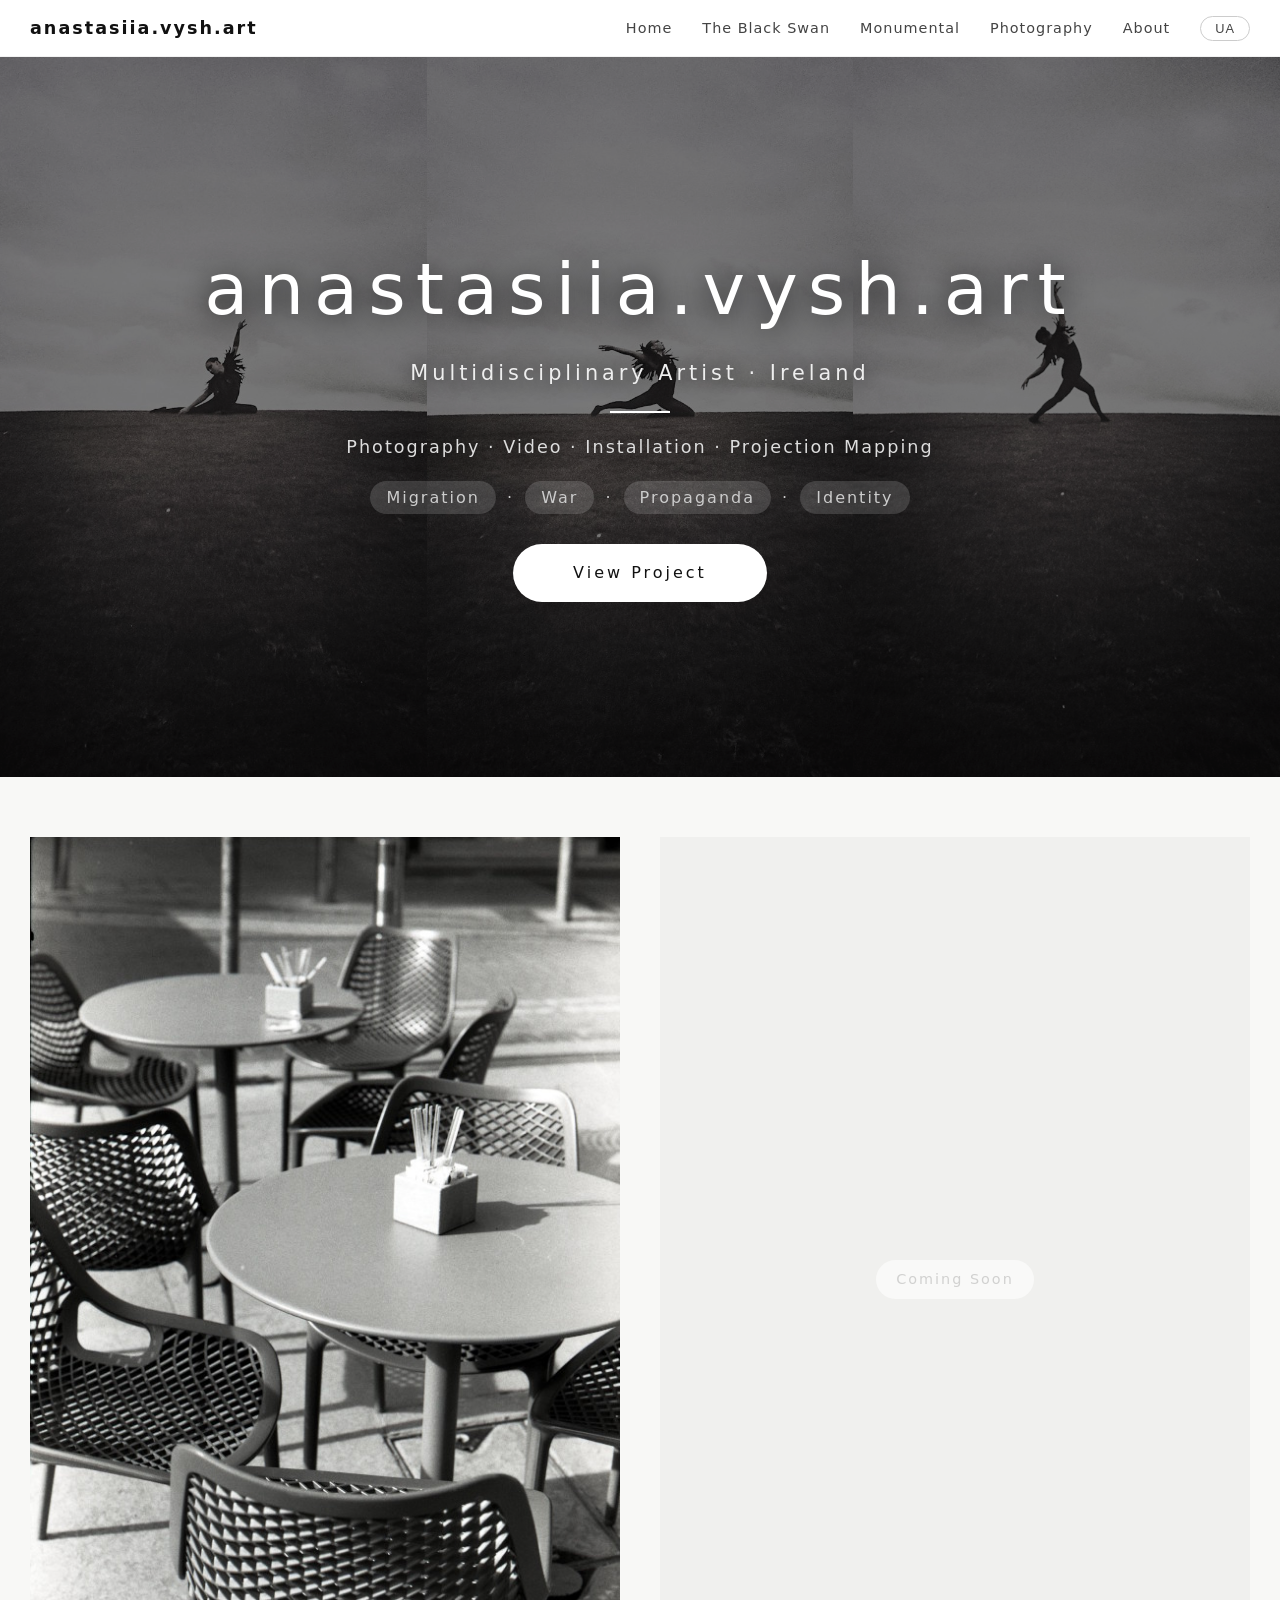
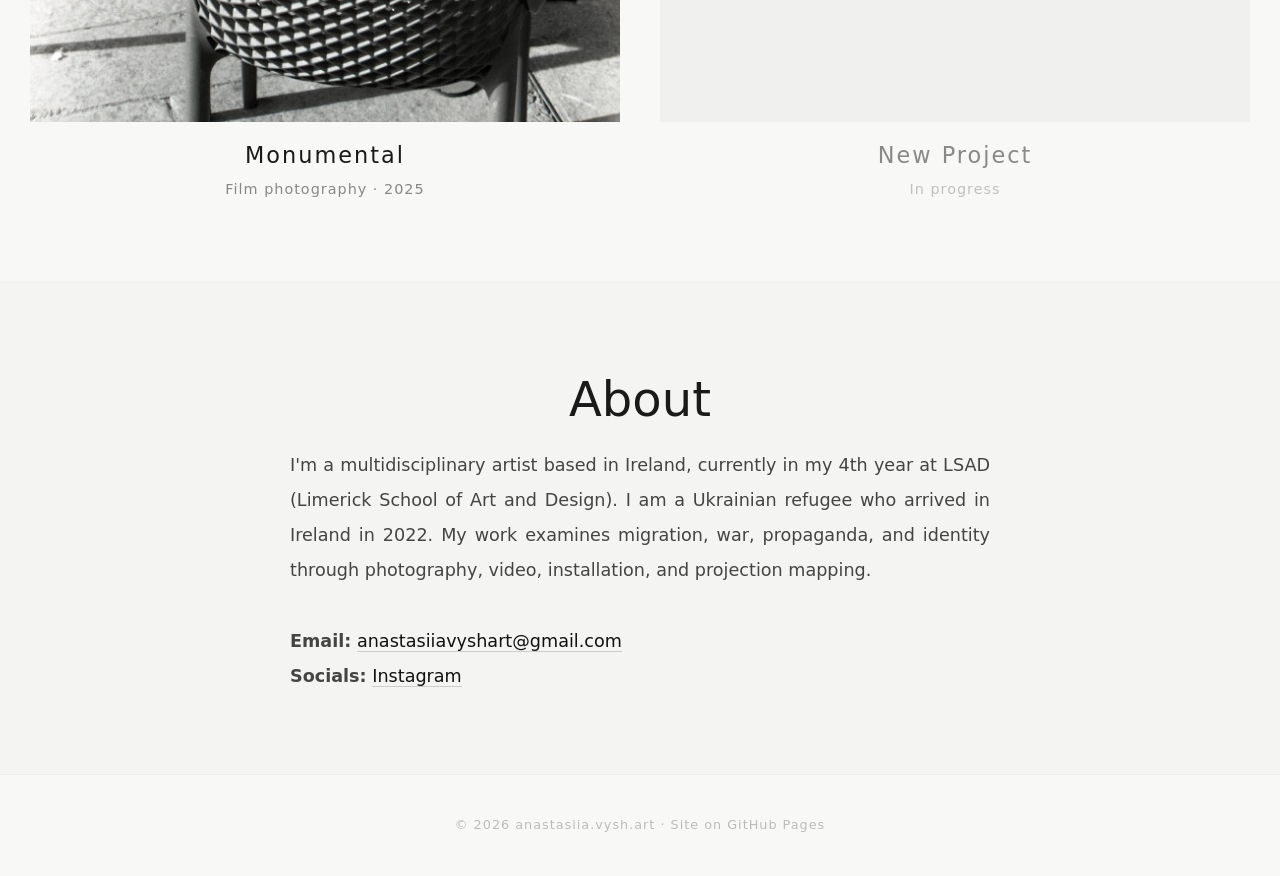
==== commit 4809289b: "Update index.html" ====
--- a/index.html
+++ b/index.html
@@ -4,7 +4,15 @@
     <meta charset="UTF-8">
     <meta name="viewport" content="width=device-width, initial-scale=1.0">
     <title>anastasiia.vysh.art</title>
-    <meta name="description" content="Портфоліо мультидисциплінарної художниці. Чорний лебідь, плівкова фотографія, відео, інсталяції.">
+    
+    <!-- Open Graph теги (оновлюються через JS) -->
+    <meta property="og:title" content="anastasiia.vysh.art">
+    <meta property="og:type" content="website">
+    <meta property="og:url" content="https://Anastasiia-Vysh-Art.github.io">
+    <meta property="og:image" content="https://Anastasiia-Vysh-Art.github.io/images/BS_film1.jpg">
+    <meta id="og-description" property="og:description" content="Multidisciplinary artist portfolio. Photography, video, installation, projection mapping. Migration, war, propaganda, identity.">
+    <meta name="description" id="meta-description" content="Multidisciplinary artist portfolio. Photography, video, installation, projection mapping. Migration, war, propaganda, identity.">
+
     <link rel="icon" href="favicon.ico?v=2" sizes="any">
     <link rel="icon" href="favicon.svg?v=2" type="image/svg+xml">
     <link rel="apple-touch-icon" href="apple-touch-icon.png?v=2">
@@ -82,6 +90,7 @@
                 arrived in Ireland in 2022. My work examines migration, war, propaganda, 
                 and identity through photography, video, installation, and projection mapping.
                 <br><br>
+                <strong>Email:</strong> <a href="mailto:anastasiiavyshart@gmail.com">anastasiiavyshart@gmail.com</a><br>
                 <strong>Socials:</strong> 
                 <a href="https://instagram.com/anastasiia.vysh.art" target="_blank">Instagram</a>
             </p>
@@ -92,6 +101,7 @@
                 міграцію, війну, пропаганду та ідентичність через фотографію, 
                 відео, інсталяції та проєкційний мапінг.
                 <br><br>
+                <strong>Email:</strong> <a href="mailto:anastasiiavyshart@gmail.com">anastasiiavyshart@gmail.com</a><br>
                 <strong>Соцмережі:</strong> 
                 <a href="https://instagram.com/anastasiia.vysh.art" target="_blank">Instagram</a>
             </p>
@@ -109,6 +119,7 @@
             let currentLang = localStorage.getItem('lang') || 'en';
 
             function applyLanguage(lang) {
+                // Перемикання тексту
                 document.querySelectorAll('[data-lang]').forEach(el => {
                     if (el.getAttribute('data-lang') === lang) {
                         el.style.display = '';
@@ -124,6 +135,17 @@
                     }
                 });
                 langBtn.textContent = lang === 'en' ? 'UA' : 'EN';
+
+                // Оновлення Open Graph та meta-тегів для прев'ю
+                const metaDesc = document.getElementById('meta-description');
+                const ogDesc = document.getElementById('og-description');
+                if (lang === 'en') {
+                    metaDesc.content = "Multidisciplinary artist portfolio. Photography, video, installation, projection mapping. Migration, war, propaganda, identity.";
+                    ogDesc.content = "Multidisciplinary artist portfolio. Photography, video, installation, projection mapping. Migration, war, propaganda, identity.";
+                } else {
+                    metaDesc.content = "Портфоліо мультидисциплінарної художниці. Фотографія, відео, інсталяції, проєкційний мапінг. Міграція, війна, пропаганда, ідентичність.";
+                    ogDesc.content = "Портфоліо мультидисциплінарної художниці. Фотографія, відео, інсталяції, проєкційний мапінг. Міграція, війна, пропаганда, ідентичність.";
+                }
             }
 
             applyLanguage(currentLang);
--- a/style.css
+++ b/style.css
@@ -608,7 +608,7 @@
     max-width: 90%;
     max-height: 90%;
     object-fit: contain;
-    border-radius: 8px;
+    border-radius: 0; /* прибрано закруглення */
     box-shadow: 0 20px 60px rgba(0, 0, 0, 0.8);
 }
 
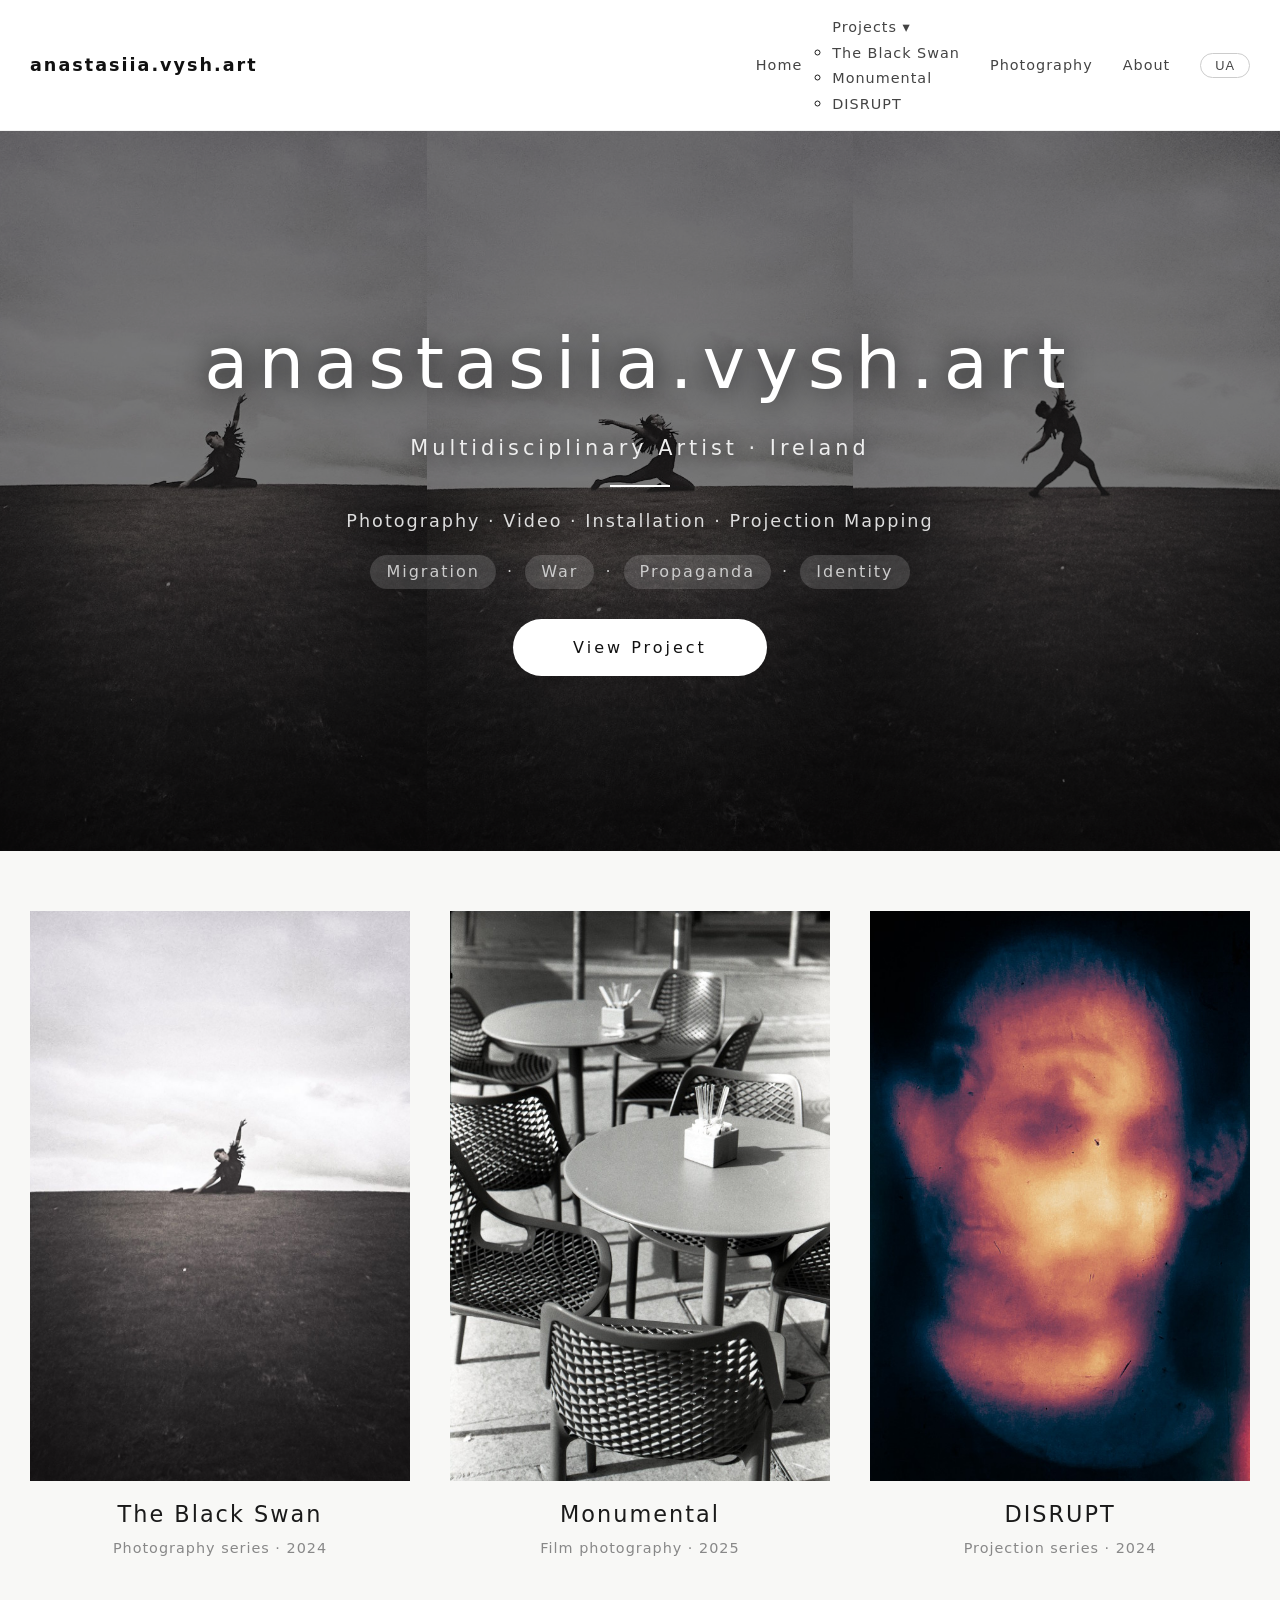
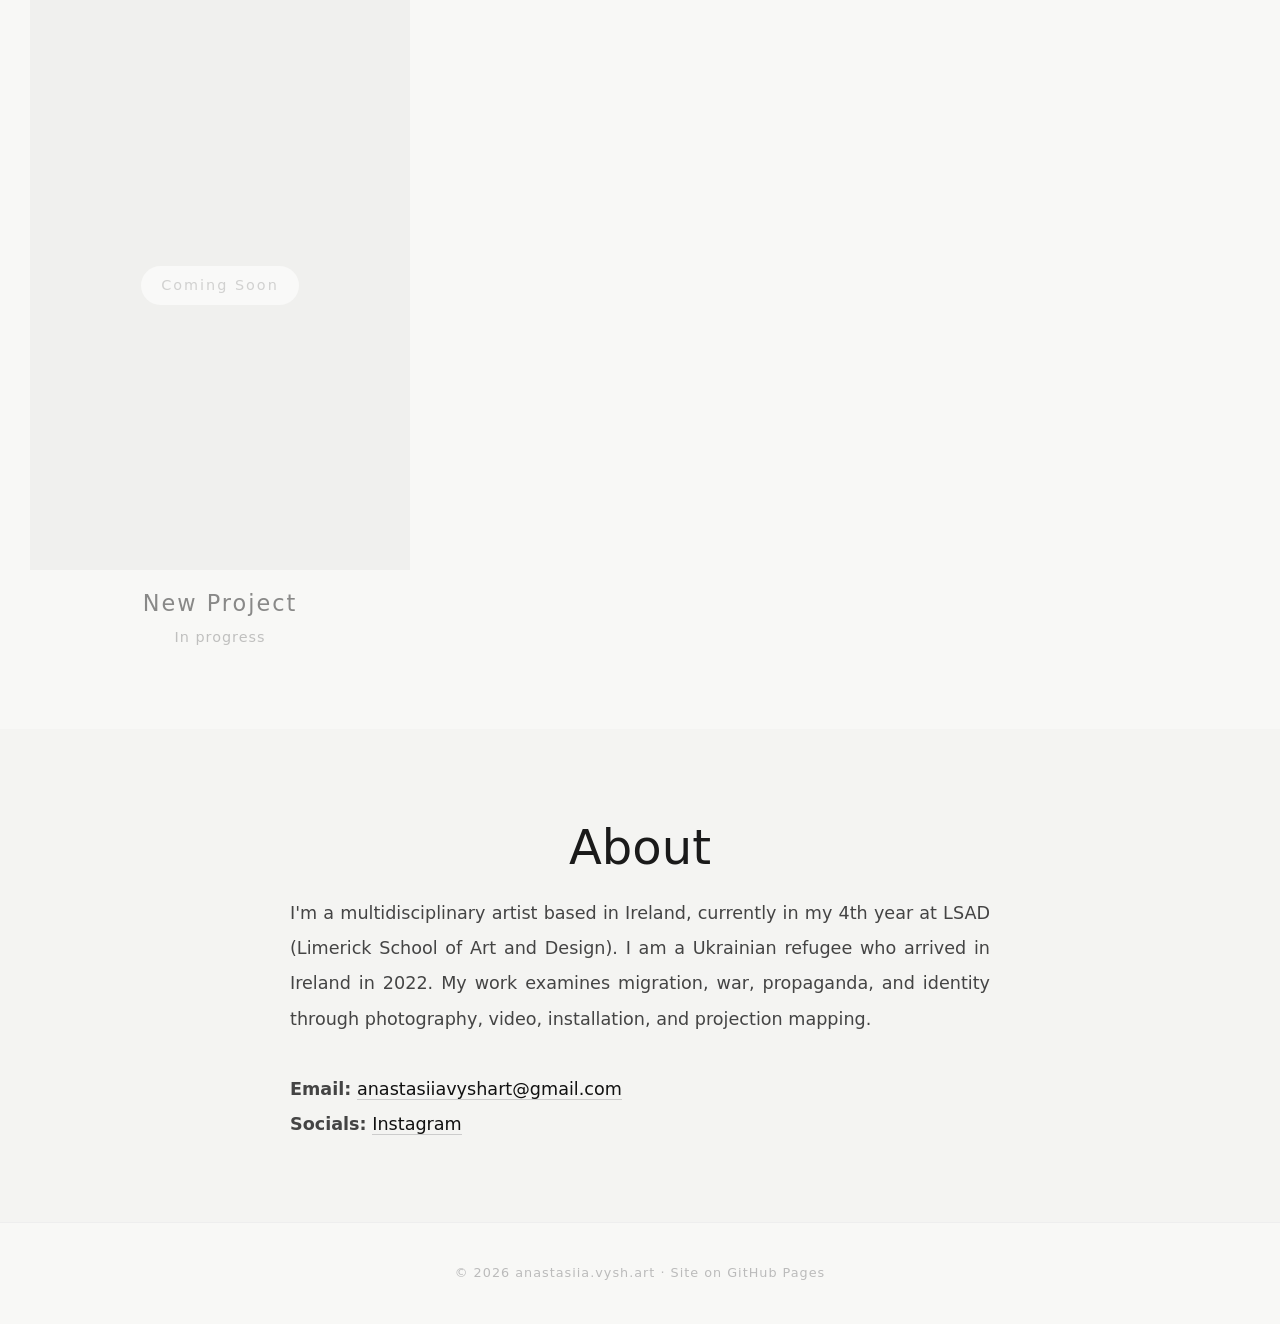
==== commit b25200e4: "Update index.html" ====
--- a/index.html
+++ b/index.html
@@ -5,7 +5,6 @@
     <meta name="viewport" content="width=device-width, initial-scale=1.0">
     <title>anastasiia.vysh.art</title>
     
-    <!-- Open Graph теги (оновлюються через JS) -->
     <meta property="og:title" content="anastasiia.vysh.art">
     <meta property="og:type" content="website">
     <meta property="og:url" content="https://Anastasiia-Vysh-Art.github.io">
@@ -27,8 +26,17 @@
             <a href="index.html" class="logo">anastasiia.vysh.art</a>
             <ul class="nav-menu">
                 <li><a href="index.html" data-lang="en">Home</a><a href="index.html" data-lang="uk" style="display:none;">Головна</a></li>
-                <li><a href="black-swan.html" data-lang="en">The Black Swan</a><a href="black-swan.html" data-lang="uk" style="display:none;">Чорний лебідь</a></li>
-                <li><a href="monumental.html" data-lang="en">Monumental</a><a href="monumental.html" data-lang="uk" style="display:none;">Монументальне</a></li>
+                
+                <li class="dropdown">
+                    <a href="#" data-lang="en" class="dropbtn">Projects ▾</a>
+                    <a href="#" data-lang="uk" class="dropbtn" style="display:none;">Проєкти ▾</a>
+                    <ul class="dropdown-content">
+                        <li><a href="black-swan.html" data-lang="en">The Black Swan</a><a href="black-swan.html" data-lang="uk" style="display:none;">Чорний лебідь</a></li>
+                        <li><a href="monumental.html" data-lang="en">Monumental</a><a href="monumental.html" data-lang="uk" style="display:none;">Монументальне</a></li>
+                        <li><a href="disrupt.html" data-lang="en">DISRUPT</a><a href="disrupt.html" data-lang="uk" style="display:none;">DISRUPT</a></li>
+                    </ul>
+                </li>
+
                 <li><a href="photography.html" data-lang="en">Photography</a><a href="photography.html" data-lang="uk" style="display:none;">Фотографія</a></li>
                 <li><a href="about.html" data-lang="en">About</a><a href="about.html" data-lang="uk" style="display:none;">Про мене</a></li>
                 <li><button id="lang-switch" class="lang-btn">UA</button></li>
@@ -60,6 +68,18 @@
 
     <section class="projects-grid">
         <div class="project-card">
+            <a href="black-swan.html">
+                <div class="project-thumb">
+                    <img src="images/BS_film1.jpg" alt="The Black Swan">
+                </div>
+                <h3 data-lang="en">The Black Swan</h3>
+                <h3 data-lang="uk" style="display:none;">Чорний лебідь</h3>
+                <p data-lang="en">Photography series · 2024</p>
+                <p data-lang="uk" style="display:none;">Фотографічна серія · 2024</p>
+            </a>
+        </div>
+
+        <div class="project-card">
             <a href="monumental.html">
                 <div class="project-thumb">
                     <img src="images/mfilm_01.jpg" alt="Monumental">
@@ -69,6 +89,18 @@
                 <p data-lang="uk" style="display:none;">Плівкова фотографія · 2025</p>
             </a>
         </div>
+
+        <div class="project-card">
+            <a href="disrupt.html">
+                <div class="project-thumb">
+                    <img src="images/disrupt_01.jpg" alt="DISRUPT">
+                </div>
+                <h3>DISRUPT</h3>
+                <p data-lang="en">Projection series · 2024</p>
+                <p data-lang="uk" style="display:none;">Серія проєкцій · 2024</p>
+            </a>
+        </div>
+
         <div class="project-card coming-soon">
             <div class="project-thumb placeholder">
                 <span>Coming Soon</span>
@@ -119,7 +151,6 @@
             let currentLang = localStorage.getItem('lang') || 'en';
 
             function applyLanguage(lang) {
-                // Перемикання тексту
                 document.querySelectorAll('[data-lang]').forEach(el => {
                     if (el.getAttribute('data-lang') === lang) {
                         el.style.display = '';
@@ -134,9 +165,15 @@
                         el.style.display = 'none';
                     }
                 });
+                document.querySelectorAll('.dropdown-content a[data-lang]').forEach(el => {
+                    if (el.getAttribute('data-lang') === lang) {
+                        el.style.display = '';
+                    } else {
+                        el.style.display = 'none';
+                    }
+                });
                 langBtn.textContent = lang === 'en' ? 'UA' : 'EN';
 
-                // Оновлення Open Graph та meta-тегів для прев'ю
                 const metaDesc = document.getElementById('meta-description');
                 const ogDesc = document.getElementById('og-description');
                 if (lang === 'en') {
@@ -157,6 +194,15 @@
                 applyLanguage(nextLang);
             });
         });
+
+        // Для мобільного відкриття dropdown
+        document.querySelectorAll('.dropbtn').forEach(btn => {
+            btn.addEventListener('click', function(e) {
+                e.preventDefault();
+                const parent = this.closest('.dropdown');
+                parent.classList.toggle('active');
+            });
+        });
     </script>
 
 </body>
--- a/style.css
+++ b/style.css
@@ -129,6 +129,8 @@
     margin-bottom: 10px;
     color: #fff;
     text-shadow: 0 2px 30px rgba(0, 0, 0, 0.9);
+    word-wrap: break-word;
+    max-width: 100%;
 }
 
 .hero-overlay .subtitle {
@@ -608,7 +610,7 @@
     max-width: 90%;
     max-height: 90%;
     object-fit: contain;
-    border-radius: 0; /* прибрано закруглення */
+    border-radius: 0;
     box-shadow: 0 20px 60px rgba(0, 0, 0, 0.8);
 }
 
@@ -664,10 +666,16 @@
     .hero-triptych img {
         height: 70vh;
     }
+
     .hero-overlay h1 {
-        font-size: 2.8rem;
-        letter-spacing: 6px;
-    }
+        font-size: 2.2rem;
+        letter-spacing: 4px;
+        word-wrap: break-word;
+        max-width: 90%;
+        margin: 0 auto;
+        line-height: 1.2;
+    }
+
     .hero-overlay .subtitle {
         font-size: 1rem;
         letter-spacing: 2px;
@@ -743,6 +751,12 @@
 }
 
 @media (max-width: 480px) {
+    .hero-overlay h1 {
+        font-size: 1.6rem;
+        letter-spacing: 2px;
+        max-width: 95%;
+    }
+
     .projects-grid {
         grid-template-columns: 1fr 1fr;
         gap: 16px;
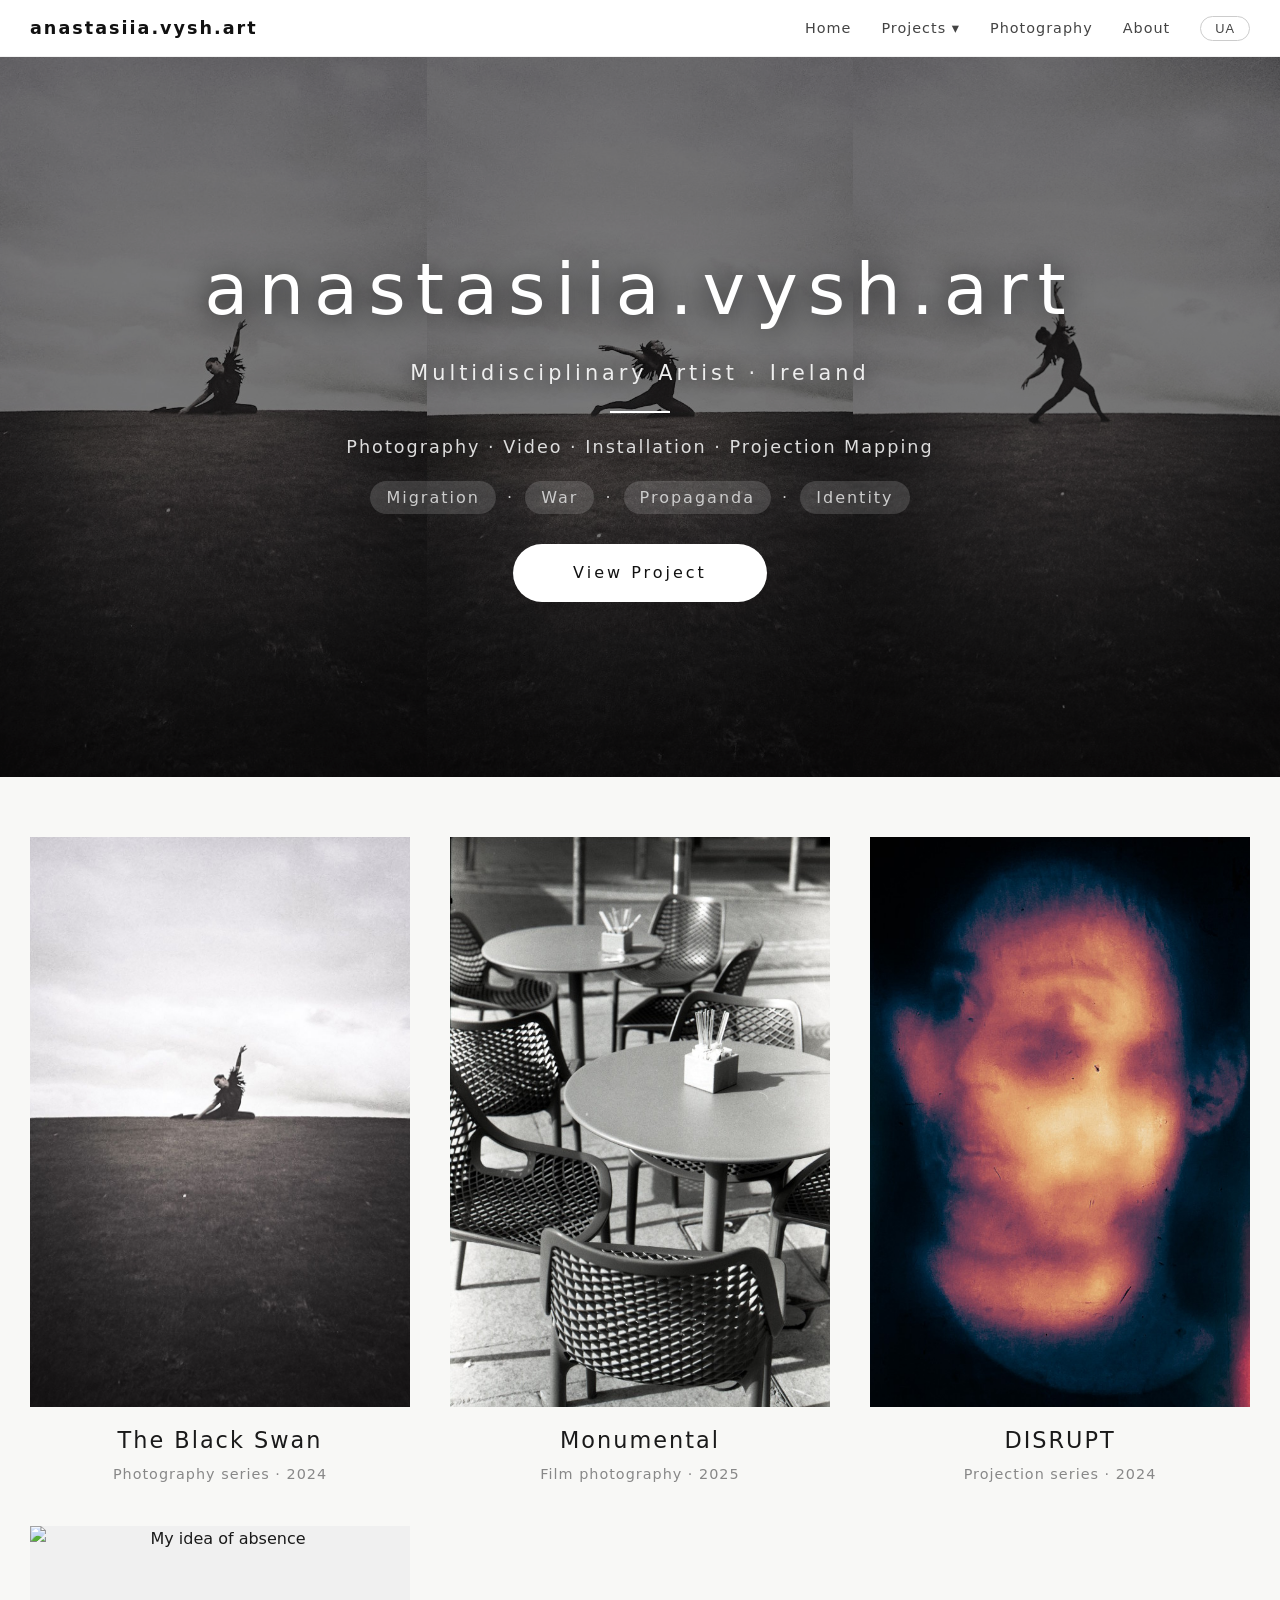
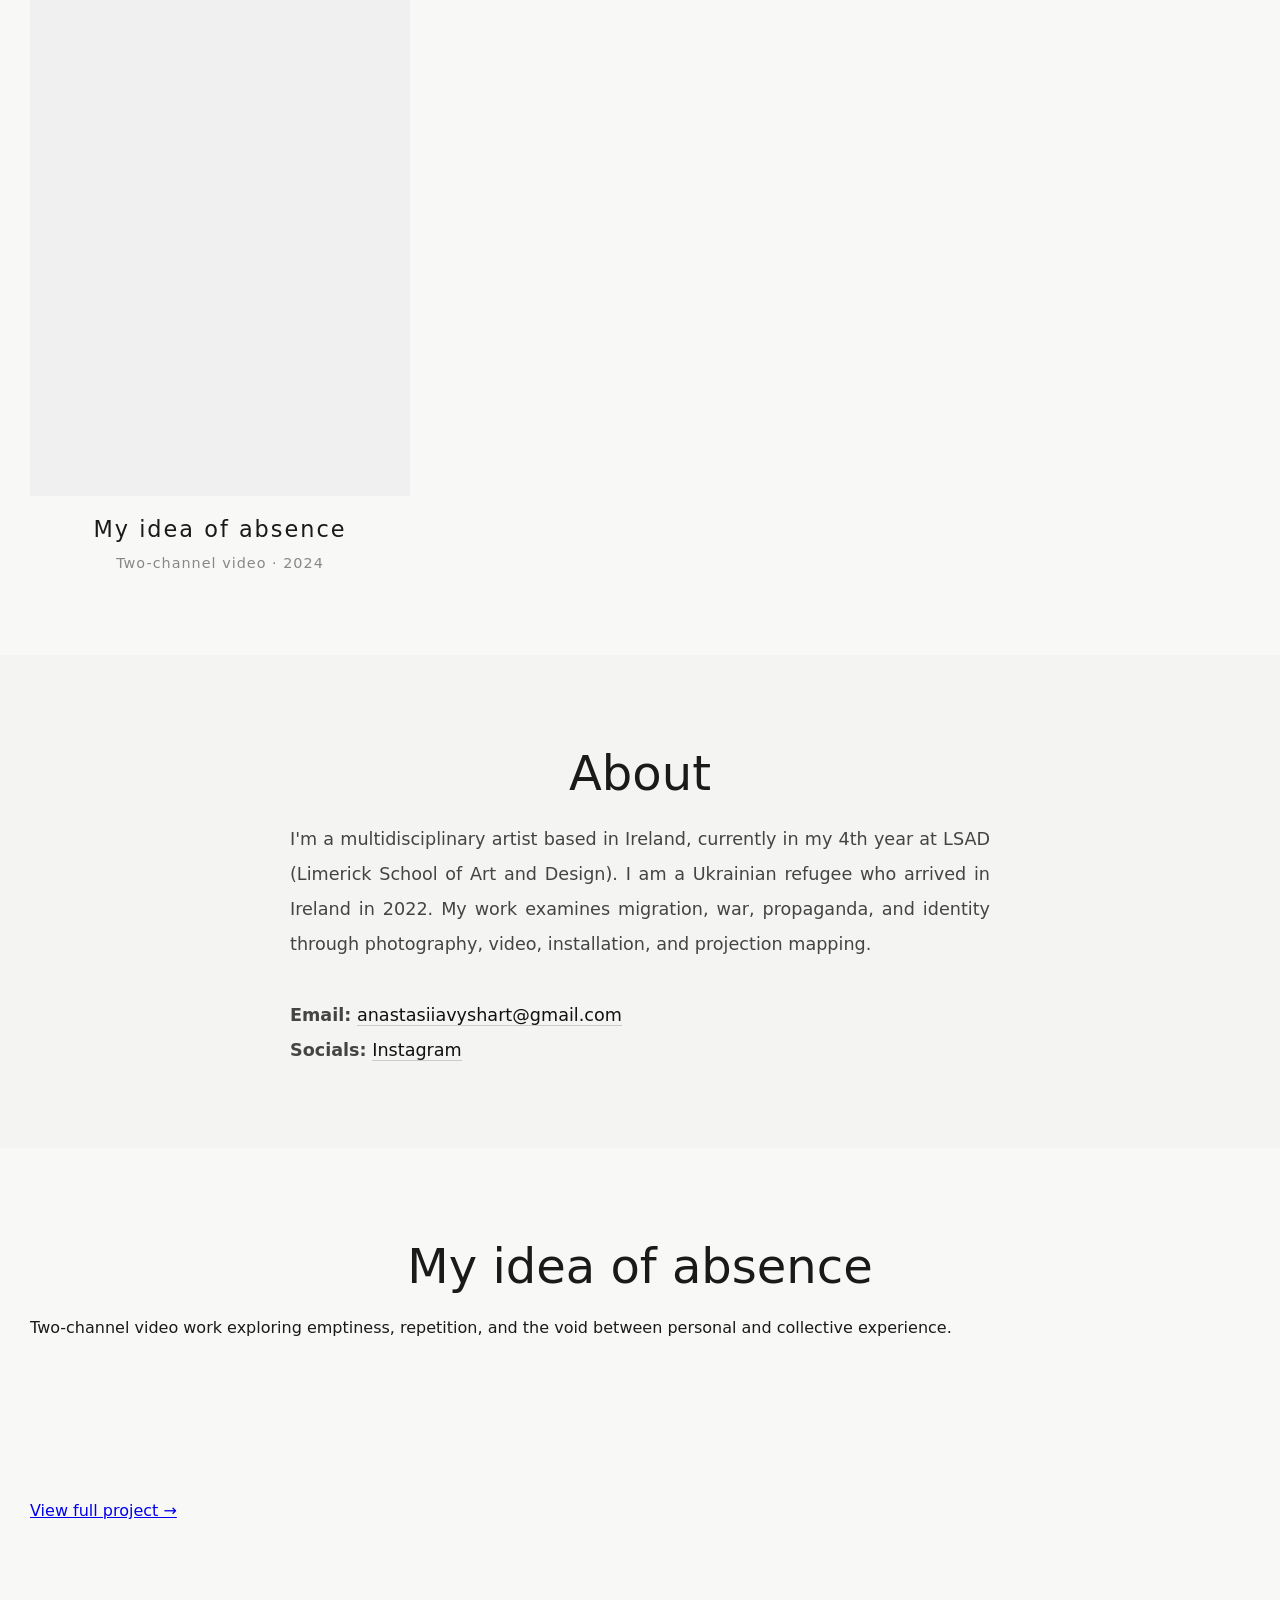
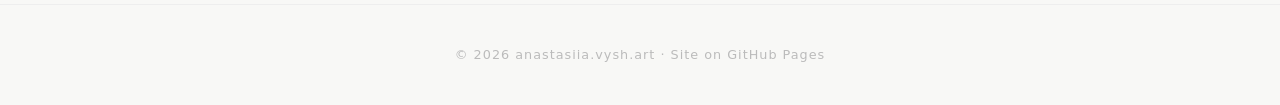
==== commit 3c356270: "Update index.html" ====
--- a/index.html
+++ b/index.html
@@ -34,6 +34,7 @@
                         <li><a href="black-swan.html" data-lang="en">The Black Swan</a><a href="black-swan.html" data-lang="uk" style="display:none;">Чорний лебідь</a></li>
                         <li><a href="monumental.html" data-lang="en">Monumental</a><a href="monumental.html" data-lang="uk" style="display:none;">Монументальне</a></li>
                         <li><a href="disrupt.html" data-lang="en">DISRUPT</a><a href="disrupt.html" data-lang="uk" style="display:none;">DISRUPT</a></li>
+                        <li><a href="absence.html" data-lang="en">My idea of absence</a><a href="absence.html" data-lang="uk" style="display:none;">Моя ідея відсутності</a></li>
                     </ul>
                 </li>
 
@@ -101,14 +102,16 @@
             </a>
         </div>
 
-        <div class="project-card coming-soon">
-            <div class="project-thumb placeholder">
-                <span>Coming Soon</span>
-            </div>
-            <h3 data-lang="en">New Project</h3>
-            <h3 data-lang="uk" style="display:none;">Новий проєкт</h3>
-            <p data-lang="en">In progress</p>
-            <p data-lang="uk" style="display:none;">В роботі</p>
+        <div class="project-card">
+            <a href="absence.html">
+                <div class="project-thumb">
+                    <img src="images/absence_thumb.jpg" alt="My idea of absence">
+                </div>
+                <h3 data-lang="en">My idea of absence</h3>
+                <h3 data-lang="uk" style="display:none;">Моя ідея відсутності</h3>
+                <p data-lang="en">Two-channel video · 2024</p>
+                <p data-lang="uk" style="display:none;">Дворканальне відео · 2024</p>
+            </a>
         </div>
     </section>
 
@@ -140,6 +143,31 @@
         </div>
     </section>
 
+    <!-- ====== ВІДЕО ВНИЗУ ГОЛОВНОЇ ====== -->
+    <section class="section featured-video">
+        <h2 data-lang="en">My idea of absence</h2>
+        <h2 data-lang="uk" style="display:none;">Моя ідея відсутності</h2>
+        <p class="video-desc" data-lang="en">
+            Two-channel video work exploring emptiness, repetition, and the void between personal and collective experience.
+        </p>
+        <p class="video-desc" data-lang="uk" style="display:none;">
+            Дворканальна відеоробота про порожнечу, повторення та порожнечу між особистим і колективним досвідом.
+        </p>
+        <div class="video-container featured">
+            <iframe src="https://player.vimeo.com/video/1140136219" 
+                    width="100%" 
+                    height="100%" 
+                    frameborder="0" 
+                    allow="autoplay; fullscreen; picture-in-picture" 
+                    allowfullscreen>
+            </iframe>
+        </div>
+        <div class="video-footer">
+            <a href="absence.html" class="btn-secondary" data-lang="en">View full project →</a>
+            <a href="absence.html" class="btn-secondary" data-lang="uk" style="display:none;">Дивитись повний проєкт →</a>
+        </div>
+    </section>
+
     <footer>
         <p data-lang="en">© 2026 anastasiia.vysh.art · Site on GitHub Pages</p>
         <p data-lang="uk" style="display:none;">© 2026 anastasiia.vysh.art · Сайт на GitHub Pages</p>
@@ -195,7 +223,6 @@
             });
         });
 
-        // Для мобільного відкриття dropdown
         document.querySelectorAll('.dropbtn').forEach(btn => {
             btn.addEventListener('click', function(e) {
                 e.preventDefault();
--- a/style.css
+++ b/style.css
@@ -78,6 +78,60 @@
     background: #111;
     color: #fff;
     border-color: #111;
+}
+
+/* ====================================================== */
+/* ====== ВИПАДАЮЧИЙ СПИСОК (DROPDOWN) ====== */
+/* ====================================================== */
+
+.dropdown {
+    position: relative;
+    display: inline-block;
+}
+
+.dropbtn {
+    cursor: pointer;
+}
+
+.dropdown-content {
+    display: none;
+    position: absolute;
+    top: 100%;
+    left: 0;
+    background: rgba(255, 255, 255, 0.98);
+    backdrop-filter: blur(8px);
+    min-width: 200px;
+    box-shadow: 0 8px 20px rgba(0, 0, 0, 0.1);
+    border-radius: 8px;
+    padding: 8px 0;
+    z-index: 200;
+    list-style: none;
+    border: 1px solid rgba(0, 0, 0, 0.05);
+}
+
+.dropdown-content li {
+    margin: 0;
+    padding: 0;
+}
+
+.dropdown-content a {
+    display: block;
+    padding: 10px 20px;
+    color: #444;
+    text-decoration: none;
+    font-size: 0.9rem;
+    letter-spacing: 1px;
+    transition: background 0.2s;
+    border-bottom: none !important;
+}
+
+.dropdown-content a:hover {
+    background: #f4f4f2;
+    color: #000;
+}
+
+.dropdown:hover .dropdown-content {
+    display: block;
 }
 
 /* ====================================================== */
@@ -544,6 +598,38 @@
 }
 
 /* ====================================================== */
+/* ====== СТОРІНКА DISRUPT (СІТКА) ====== */
+/* ====================================================== */
+
+.disrupt-grid {
+    display: grid;
+    grid-template-columns: repeat(auto-fit, minmax(280px, 1fr));
+    gap: 20px;
+    max-width: 1400px;
+    margin: 0 auto;
+    padding: 0 20px;
+}
+
+.disrupt-item {
+    aspect-ratio: 2 / 3;
+    overflow: hidden;
+    background: #f8f8f6;
+}
+
+.disrupt-item img {
+    width: 100%;
+    height: 100%;
+    object-fit: cover;
+    display: block;
+    cursor: pointer;
+    transition: transform 0.3s ease;
+}
+
+.disrupt-item img:hover {
+    transform: scale(1.02);
+}
+
+/* ====================================================== */
 /* ====== ЗАГАЛЬНА ГАЛЕРЕЯ (PHOTOGRAPHY) ====== */
 /* ====================================================== */
 
@@ -659,6 +745,28 @@
         justify-content: center;
     }
 
+    .dropdown-content {
+        position: static;
+        box-shadow: none;
+        border: none;
+        background: transparent;
+        padding: 0;
+        backdrop-filter: none;
+    }
+    .dropdown-content a {
+        padding: 8px 16px;
+        font-size: 0.85rem;
+    }
+    .dropdown:hover .dropdown-content {
+        display: none;
+    }
+    .dropdown-content {
+        display: none;
+    }
+    .dropdown.active .dropdown-content {
+        display: block;
+    }
+
     .hero-triptych {
         grid-template-columns: 1fr;
         min-height: 70vh;
@@ -743,6 +851,12 @@
         padding: 0 10px;
     }
 
+    .disrupt-grid {
+        grid-template-columns: repeat(2, 1fr);
+        gap: 12px;
+        padding: 0 10px;
+    }
+
     .modal-close {
         top: 20px;
         right: 30px;
@@ -785,6 +899,11 @@
         flex: 1 1 100%;
         aspect-ratio: 3 / 2;
     }
+
+    .disrupt-grid {
+        grid-template-columns: 1fr 1fr;
+        gap: 10px;
+    }
 }
 
 @media (min-width: 1400px) {
@@ -803,4 +922,7 @@
     .monumental-grid {
         max-width: 1400px;
     }
-}
+    .disrupt-grid {
+        max-width: 1400px;
+    }
+}
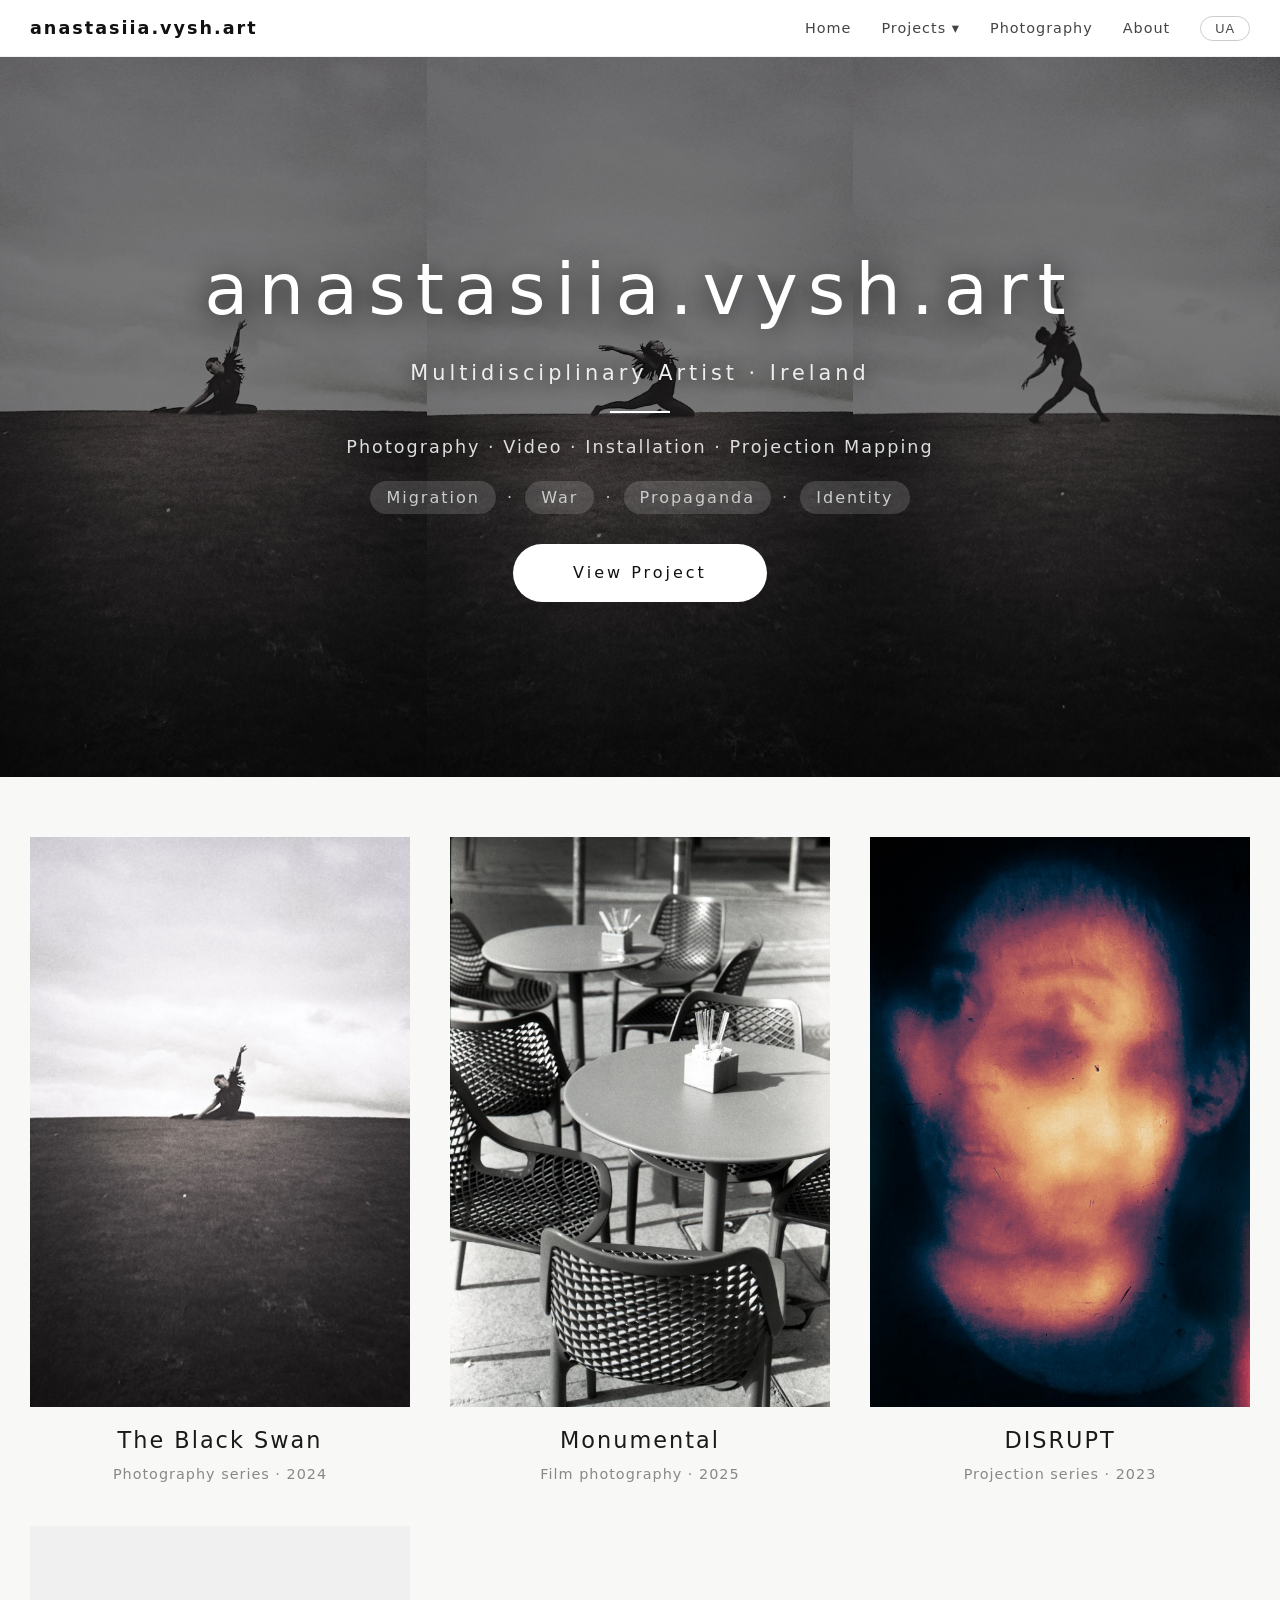
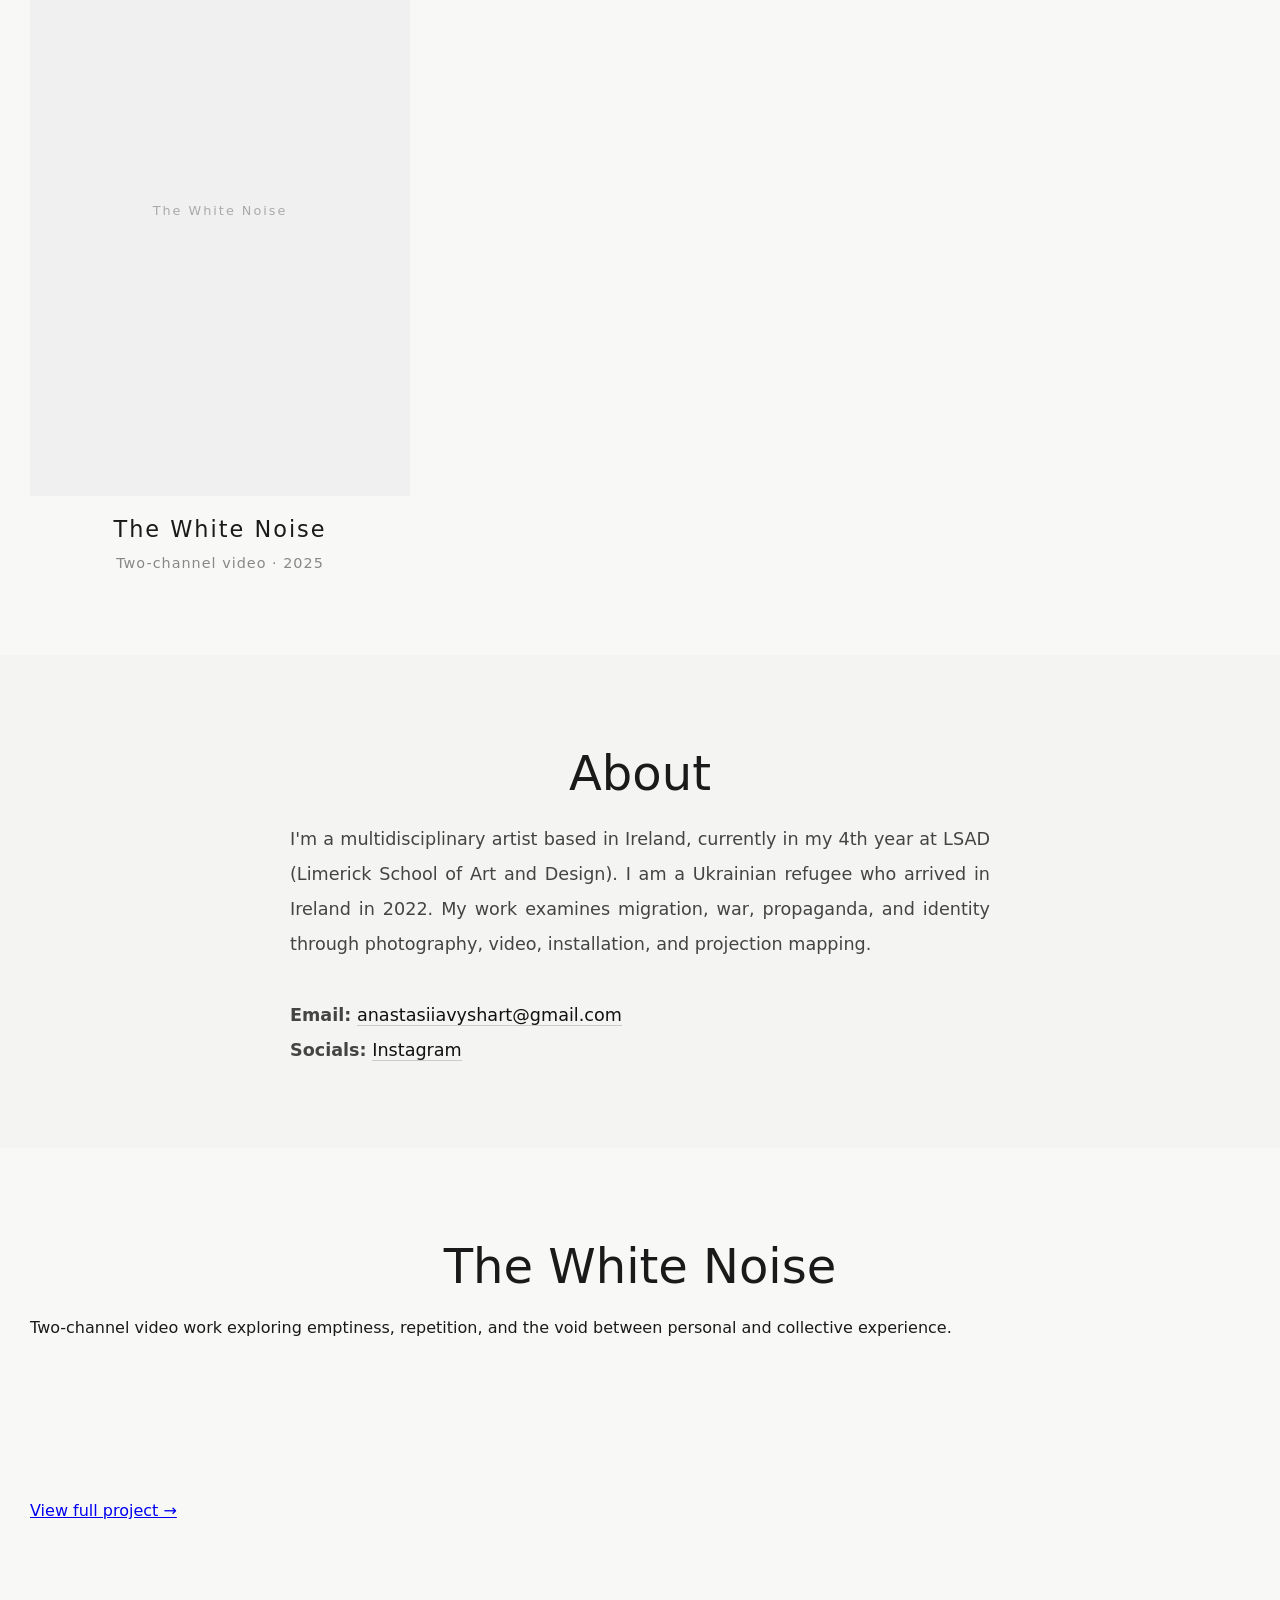
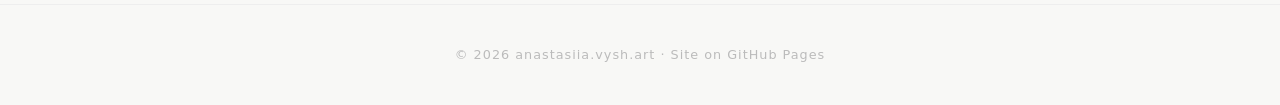
==== commit 2df03302: "Update index.html" ====
--- a/index.html
+++ b/index.html
@@ -34,7 +34,7 @@
                         <li><a href="black-swan.html" data-lang="en">The Black Swan</a><a href="black-swan.html" data-lang="uk" style="display:none;">Чорний лебідь</a></li>
                         <li><a href="monumental.html" data-lang="en">Monumental</a><a href="monumental.html" data-lang="uk" style="display:none;">Монументальне</a></li>
                         <li><a href="disrupt.html" data-lang="en">DISRUPT</a><a href="disrupt.html" data-lang="uk" style="display:none;">DISRUPT</a></li>
-                        <li><a href="absence.html" data-lang="en">My idea of absence</a><a href="absence.html" data-lang="uk" style="display:none;">Моя ідея відсутності</a></li>
+                        <li><a href="white-noise.html" data-lang="en">The White Noise</a><a href="white-noise.html" data-lang="uk" style="display:none;">The White Noise</a></li>
                     </ul>
                 </li>
 
@@ -97,20 +97,19 @@
                     <img src="images/disrupt_01.jpg" alt="DISRUPT">
                 </div>
                 <h3>DISRUPT</h3>
-                <p data-lang="en">Projection series · 2024</p>
-                <p data-lang="uk" style="display:none;">Серія проєкцій · 2024</p>
-            </a>
-        </div>
-
-        <div class="project-card">
-            <a href="absence.html">
-                <div class="project-thumb">
-                    <img src="images/absence_thumb.jpg" alt="My idea of absence">
-                </div>
-                <h3 data-lang="en">My idea of absence</h3>
-                <h3 data-lang="uk" style="display:none;">Моя ідея відсутності</h3>
-                <p data-lang="en">Two-channel video · 2024</p>
-                <p data-lang="uk" style="display:none;">Дворканальне відео · 2024</p>
+                <p data-lang="en">Projection series · 2023</p>
+                <p data-lang="uk" style="display:none;">Серія проєкцій · 2023</p>
+            </a>
+        </div>
+
+        <div class="project-card">
+            <a href="white-noise.html">
+                <div class="project-thumb" style="background: #f0f0f0; display: flex; align-items: center; justify-content: center;">
+                    <span style="color: #aaa; font-size: 0.8rem; letter-spacing: 2px;">The White Noise</span>
+                </div>
+                <h3>The White Noise</h3>
+                <p data-lang="en">Two-channel video · 2025</p>
+                <p data-lang="uk" style="display:none;">Дворканальне відео · 2025</p>
             </a>
         </div>
     </section>
@@ -145,8 +144,7 @@
 
     <!-- ====== ВІДЕО ВНИЗУ ГОЛОВНОЇ ====== -->
     <section class="section featured-video">
-        <h2 data-lang="en">My idea of absence</h2>
-        <h2 data-lang="uk" style="display:none;">Моя ідея відсутності</h2>
+        <h2>The White Noise</h2>
         <p class="video-desc" data-lang="en">
             Two-channel video work exploring emptiness, repetition, and the void between personal and collective experience.
         </p>
@@ -163,8 +161,8 @@
             </iframe>
         </div>
         <div class="video-footer">
-            <a href="absence.html" class="btn-secondary" data-lang="en">View full project →</a>
-            <a href="absence.html" class="btn-secondary" data-lang="uk" style="display:none;">Дивитись повний проєкт →</a>
+            <a href="white-noise.html" class="btn-secondary" data-lang="en">View full project →</a>
+            <a href="white-noise.html" class="btn-secondary" data-lang="uk" style="display:none;">Дивитись повний проєкт →</a>
         </div>
     </section>
 
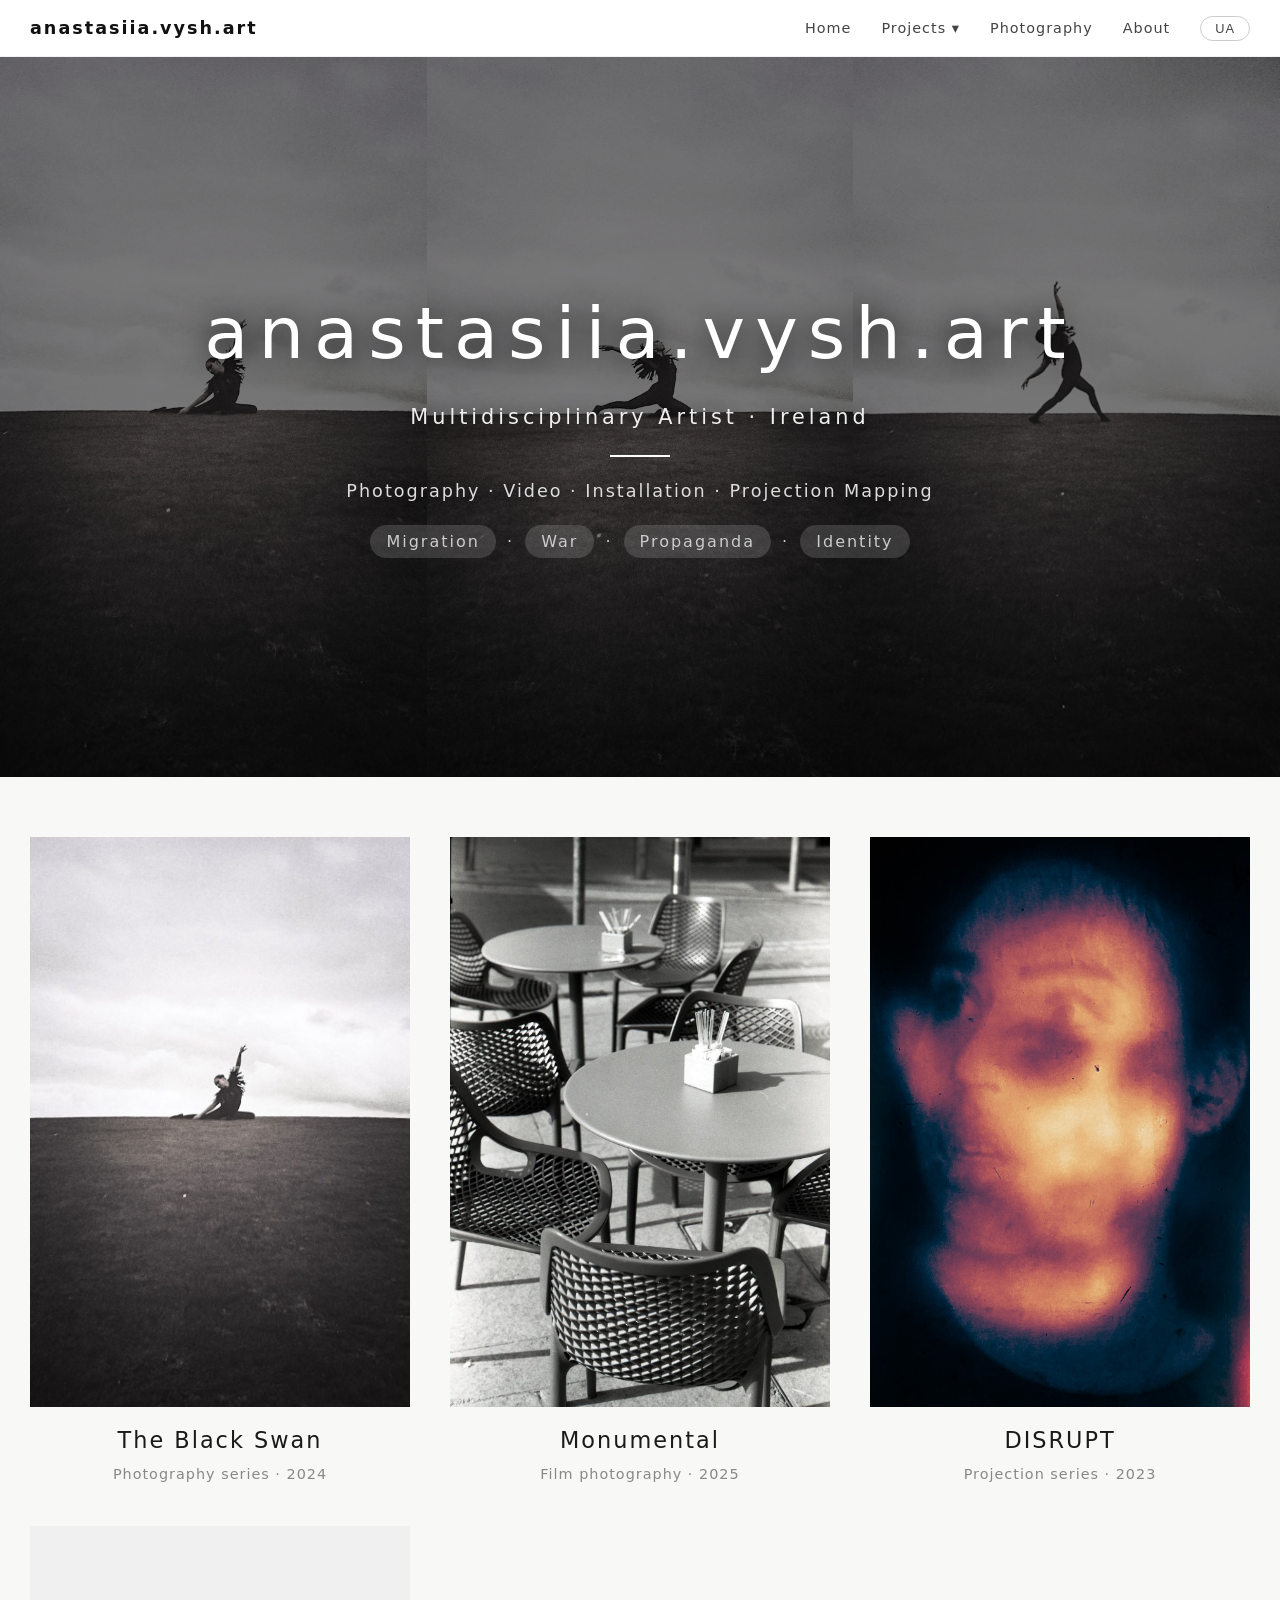
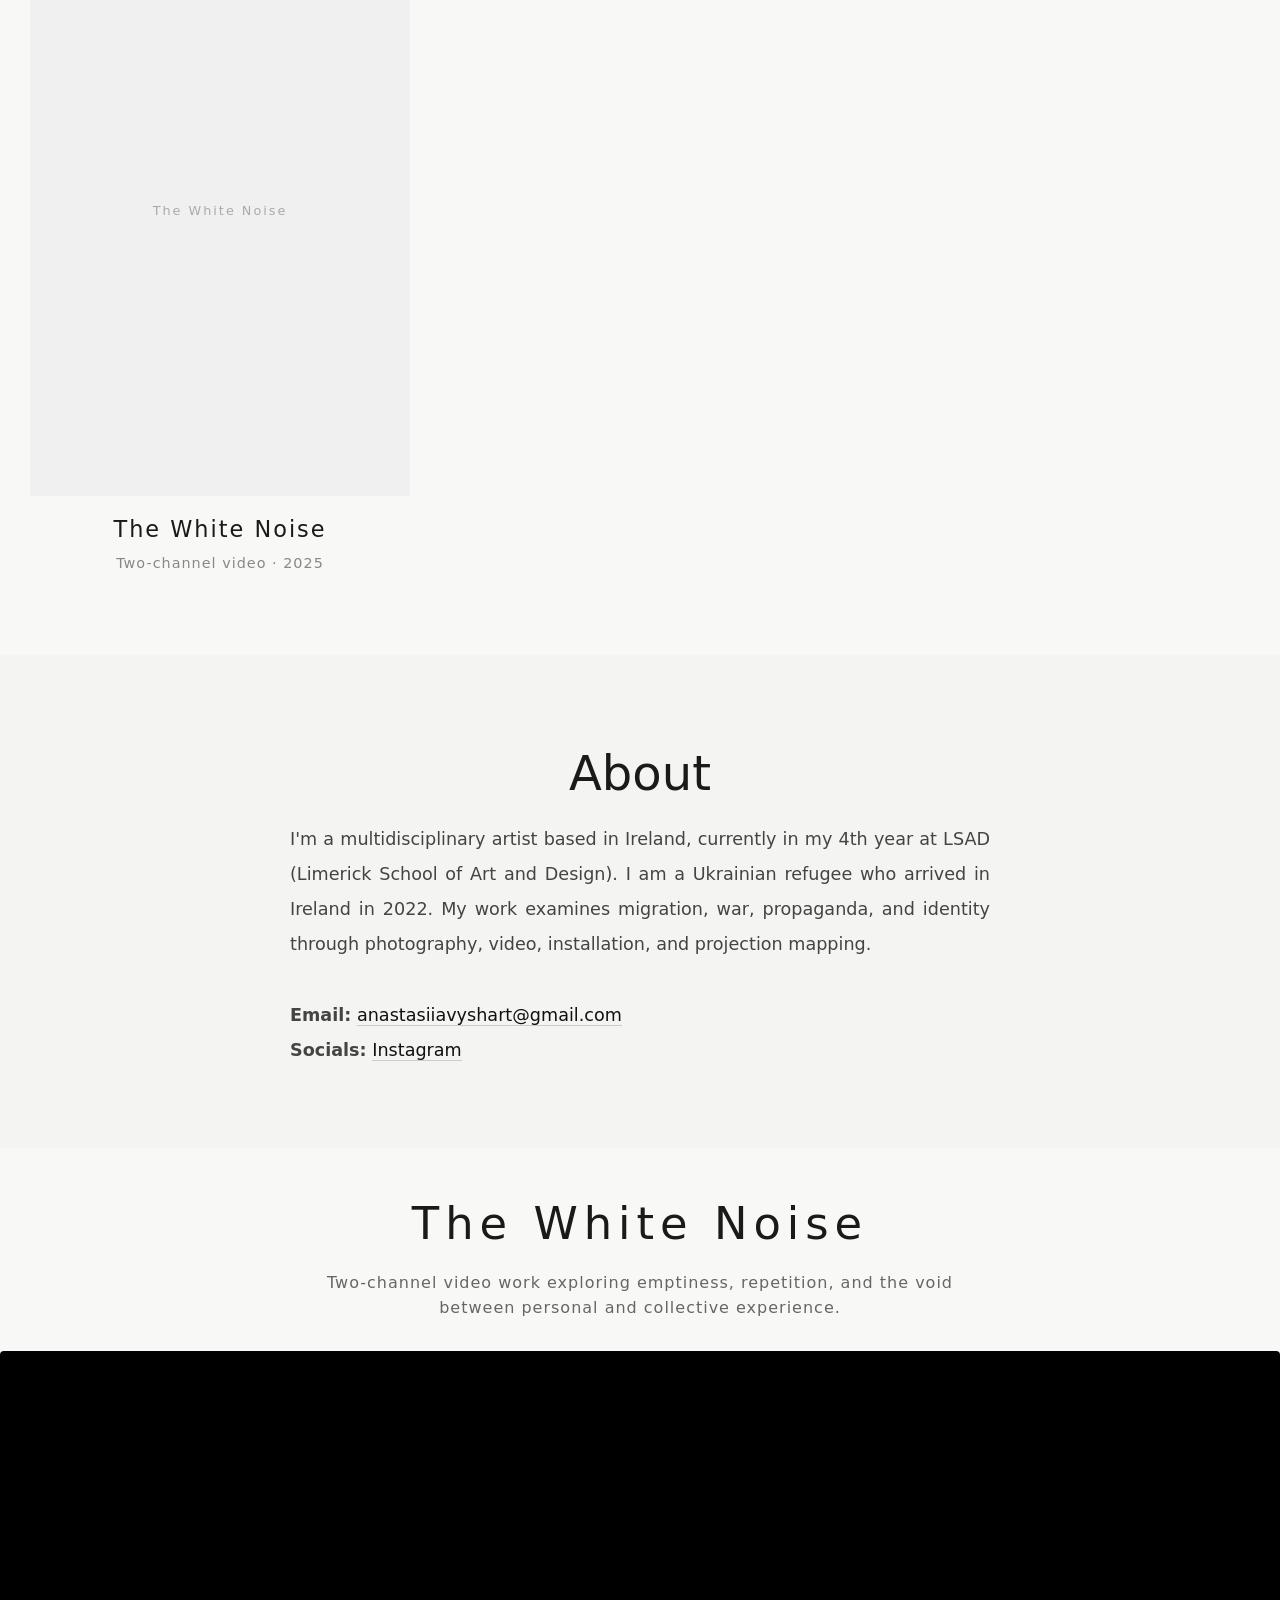
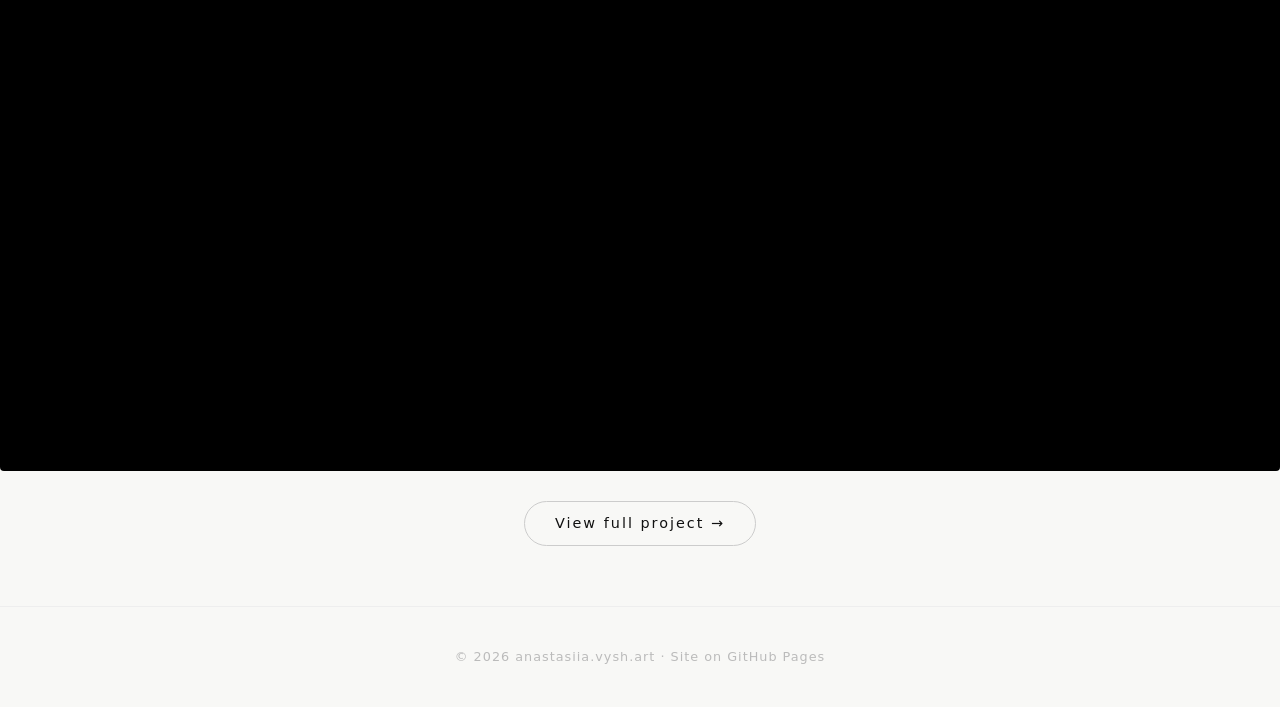
==== commit 1014313d: "Update index.html" ====
--- a/index.html
+++ b/index.html
@@ -62,8 +62,7 @@
                 <span data-lang="en">Propaganda</span><span data-lang="uk" style="display:none;">Пропаганда</span> · 
                 <span data-lang="en">Identity</span><span data-lang="uk" style="display:none;">Ідентичність</span>
             </p>
-            <a href="black-swan.html" class="btn" data-lang="en">View Project</a>
-            <a href="black-swan.html" class="btn" data-lang="uk" style="display:none;">Дивитись проєкт</a>
+            <!-- Кнопка View Project видалена -->
         </div>
     </header>
 
--- a/style.css
+++ b/style.css
@@ -674,6 +674,91 @@
 }
 
 /* ====================================================== */
+/* ====== ВІДЕО (СТОРІНКА ПРОЄКТУ ТА ГОЛОВНА) ====== */
+/* ====================================================== */
+
+.video-container {
+    position: relative;
+    padding-bottom: 56.25%; /* 16:9 */
+    height: 0;
+    overflow: hidden;
+    max-width: 100%;
+    background: #000;
+    margin: 30px auto;
+    border-radius: 4px;
+}
+
+.video-container iframe {
+    position: absolute;
+    top: 0;
+    left: 0;
+    width: 100%;
+    height: 100%;
+}
+
+.video-container.full-width {
+    max-width: 100%;
+    width: 100%;
+    border-radius: 0;
+    margin: 20px 0;
+}
+
+.video-container.project-page {
+    max-width: 1000px;
+    margin: 30px auto;
+    border-radius: 4px;
+}
+
+.video-desc {
+    text-align: center;
+    color: #666;
+    font-size: 1rem;
+    letter-spacing: 1px;
+    max-width: 700px;
+    margin: 0 auto 20px;
+}
+
+.video-footer {
+    text-align: center;
+    margin-top: 20px;
+}
+
+.btn-secondary {
+    display: inline-block;
+    background: transparent;
+    color: #111;
+    padding: 10px 30px;
+    border: 1px solid #ccc;
+    border-radius: 40px;
+    text-decoration: none;
+    letter-spacing: 2px;
+    font-size: 0.9rem;
+    transition: 0.3s;
+}
+
+.btn-secondary:hover {
+    background: #111;
+    color: #fff;
+    border-color: #111;
+}
+
+.featured-video {
+    padding-top: 40px;
+    padding-bottom: 60px;
+    max-width: 100%;
+    padding-left: 0;
+    padding-right: 0;
+}
+
+.featured-video h2 {
+    font-size: 2.8rem;
+    font-weight: 300;
+    letter-spacing: 6px;
+    margin-bottom: 10px;
+    text-align: center;
+}
+
+/* ====================================================== */
 /* ====== МОДАЛЬНЕ ВІКНО (ЗБІЛЬШЕННЯ ФОТО) ====== */
 /* ====================================================== */
 
@@ -862,6 +947,21 @@
         right: 30px;
         font-size: 2.5rem;
     }
+
+    .featured-video h2 {
+        font-size: 2rem;
+    }
+    .video-container {
+        margin: 20px auto;
+    }
+    .btn-secondary {
+        padding: 8px 20px;
+        font-size: 0.8rem;
+    }
+    .video-desc {
+        padding: 0 20px;
+        font-size: 0.9rem;
+    }
 }
 
 @media (max-width: 480px) {
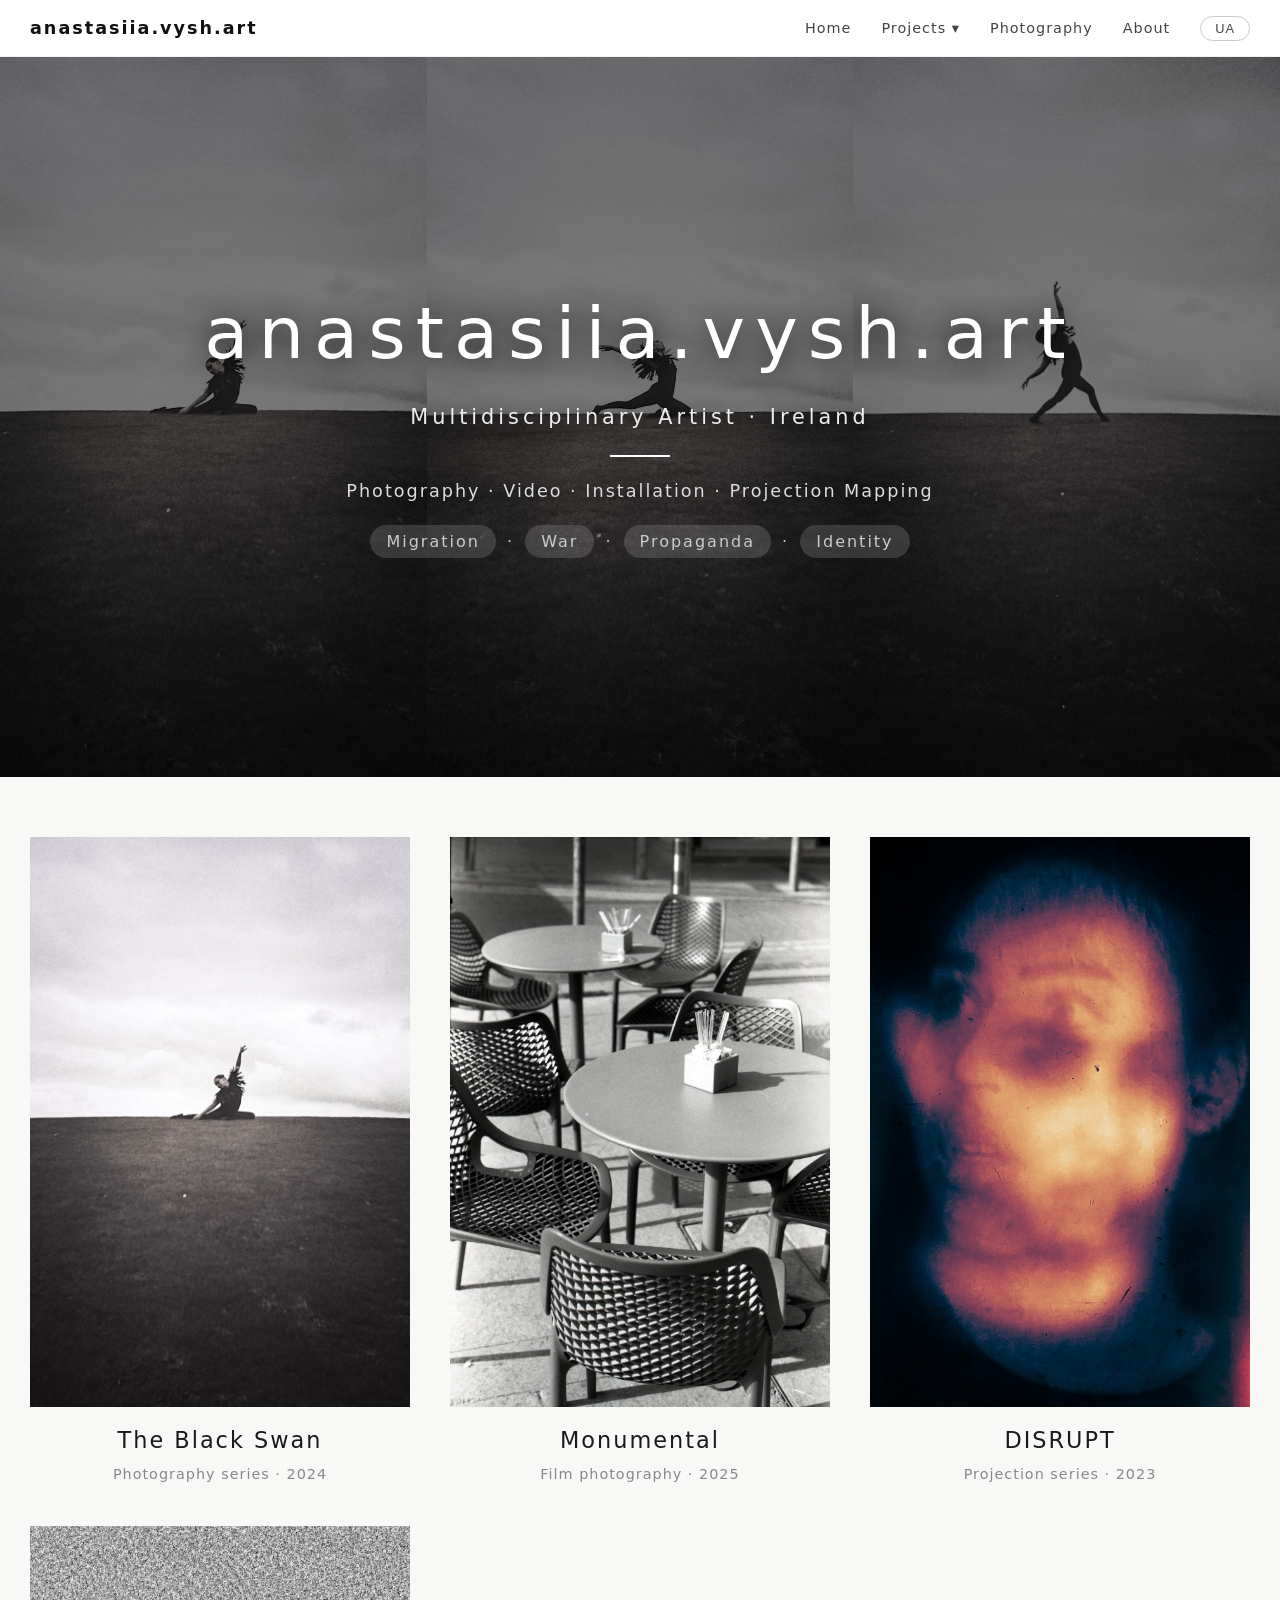
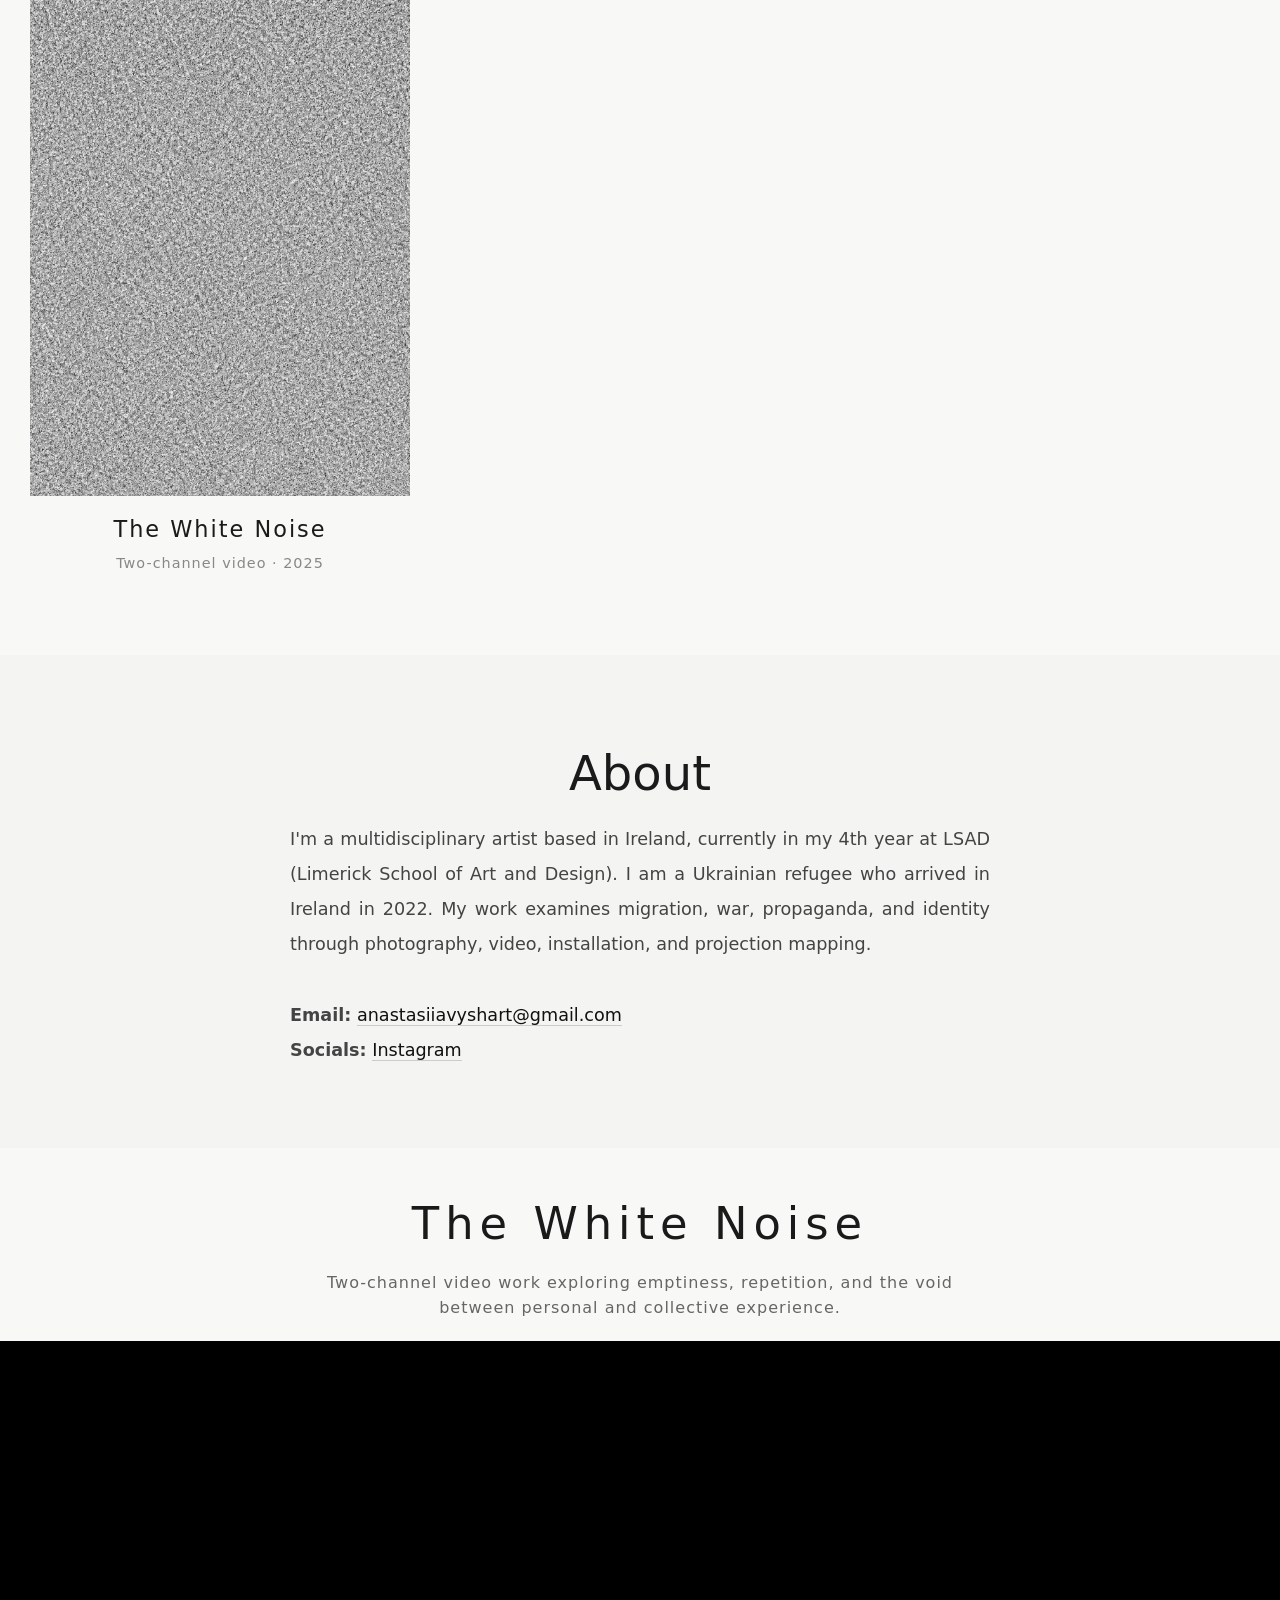
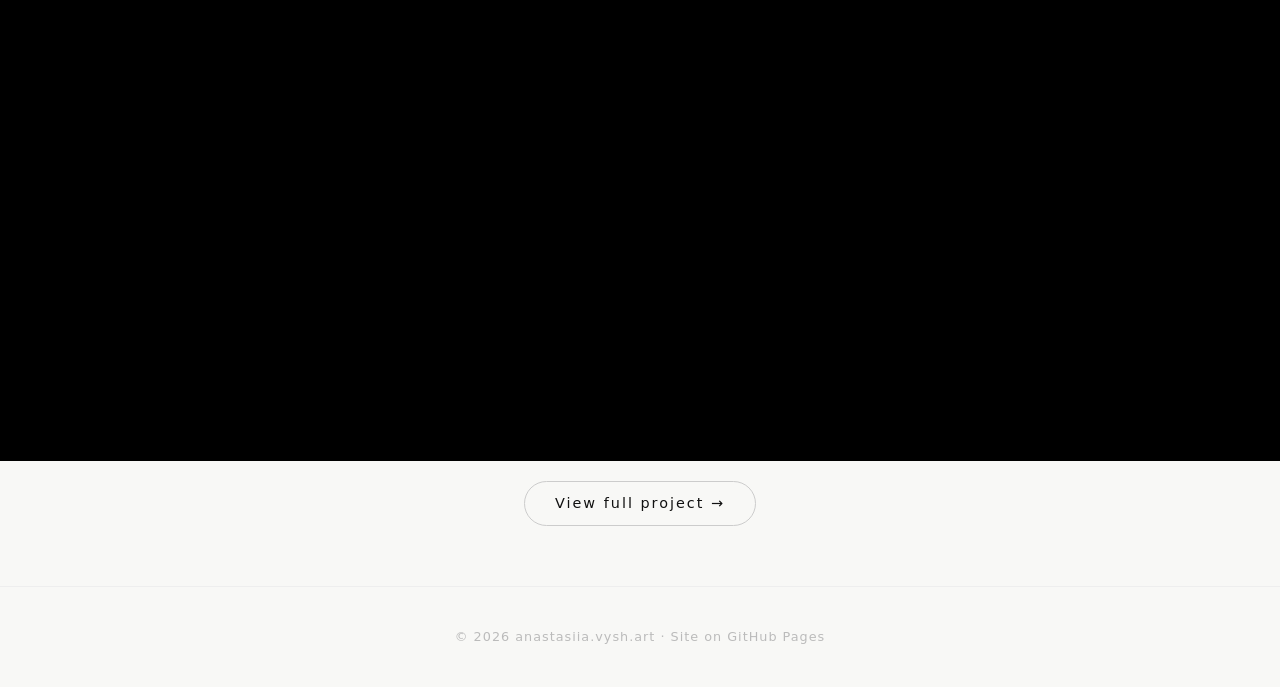
==== commit 06e50892: "Update index.html" ====
--- a/index.html
+++ b/index.html
@@ -62,7 +62,6 @@
                 <span data-lang="en">Propaganda</span><span data-lang="uk" style="display:none;">Пропаганда</span> · 
                 <span data-lang="en">Identity</span><span data-lang="uk" style="display:none;">Ідентичність</span>
             </p>
-            <!-- Кнопка View Project видалена -->
         </div>
     </header>
 
@@ -103,8 +102,8 @@
 
         <div class="project-card">
             <a href="white-noise.html">
-                <div class="project-thumb" style="background: #f0f0f0; display: flex; align-items: center; justify-content: center;">
-                    <span style="color: #aaa; font-size: 0.8rem; letter-spacing: 2px;">The White Noise</span>
+                <div class="project-thumb">
+                    <img src="images/white_noise_thumb.jpg" alt="The White Noise">
                 </div>
                 <h3>The White Noise</h3>
                 <p data-lang="en">Two-channel video · 2025</p>
--- a/style.css
+++ b/style.css
@@ -224,28 +224,6 @@
     display: inline-block;
 }
 
-.hero-overlay .btn {
-    display: inline-block;
-    margin-top: 30px;
-    background: #fff;
-    color: #111;
-    padding: 16px 60px;
-    text-decoration: none;
-    letter-spacing: 3px;
-    border-radius: 40px;
-    transition: background 0.3s, transform 0.2s;
-    pointer-events: auto;
-    border: none;
-    font-family: inherit;
-    font-size: inherit;
-    cursor: pointer;
-}
-
-.hero-overlay .btn:hover {
-    background: #ddd;
-    transform: scale(1.03);
-}
-
 /* ====================================================== */
 /* ====== ВИТРИНА ПРОЄКТІВ (ГОЛОВНА) ====== */
 /* ====================================================== */
@@ -303,28 +281,6 @@
     font-size: 0.9rem;
     color: #888;
     letter-spacing: 1px;
-}
-
-.project-card.coming-soon {
-    opacity: 0.5;
-    pointer-events: none;
-    cursor: default;
-}
-
-.project-card.coming-soon .project-thumb.placeholder {
-    background: #e8e8e6;
-    display: flex;
-    align-items: center;
-    justify-content: center;
-    font-size: 0.9rem;
-    color: #aaa;
-    letter-spacing: 2px;
-}
-
-.project-card.coming-soon .project-thumb.placeholder span {
-    background: rgba(255, 255, 255, 0.8);
-    padding: 8px 20px;
-    border-radius: 30px;
 }
 
 /* ====================================================== */
@@ -396,6 +352,16 @@
     margin-bottom: 20px;
 }
 
+/* ----- МЕТА-ДАНИ ПРОЄКТУ (РІК + КРАЇНА) ----- */
+.project-meta {
+    font-size: 1rem;
+    color: #888;
+    letter-spacing: 2px;
+    margin-top: -10px;
+    margin-bottom: 30px;
+    font-weight: 300;
+}
+
 .intro-text {
     font-size: 1.2rem;
     color: #444;
@@ -703,10 +669,10 @@
     margin: 20px 0;
 }
 
-.video-container.project-page {
-    max-width: 1000px;
-    margin: 30px auto;
-    border-radius: 4px;
+.video-container.featured {
+    max-width: 100%;
+    border-radius: 0;
+    margin: 20px 0;
 }
 
 .video-desc {
@@ -873,10 +839,6 @@
         font-size: 1rem;
         letter-spacing: 2px;
     }
-    .hero-overlay .btn {
-        padding: 12px 40px;
-        font-size: 0.9rem;
-    }
 
     .projects-grid {
         grid-template-columns: repeat(2, 1fr);
@@ -899,6 +861,11 @@
     }
     .intro-text {
         font-size: 1.05rem;
+    }
+    .project-meta {
+        font-size: 0.9rem;
+        margin-top: -5px;
+        margin-bottom: 20px;
     }
     .triptych {
         grid-template-columns: 1fr;
